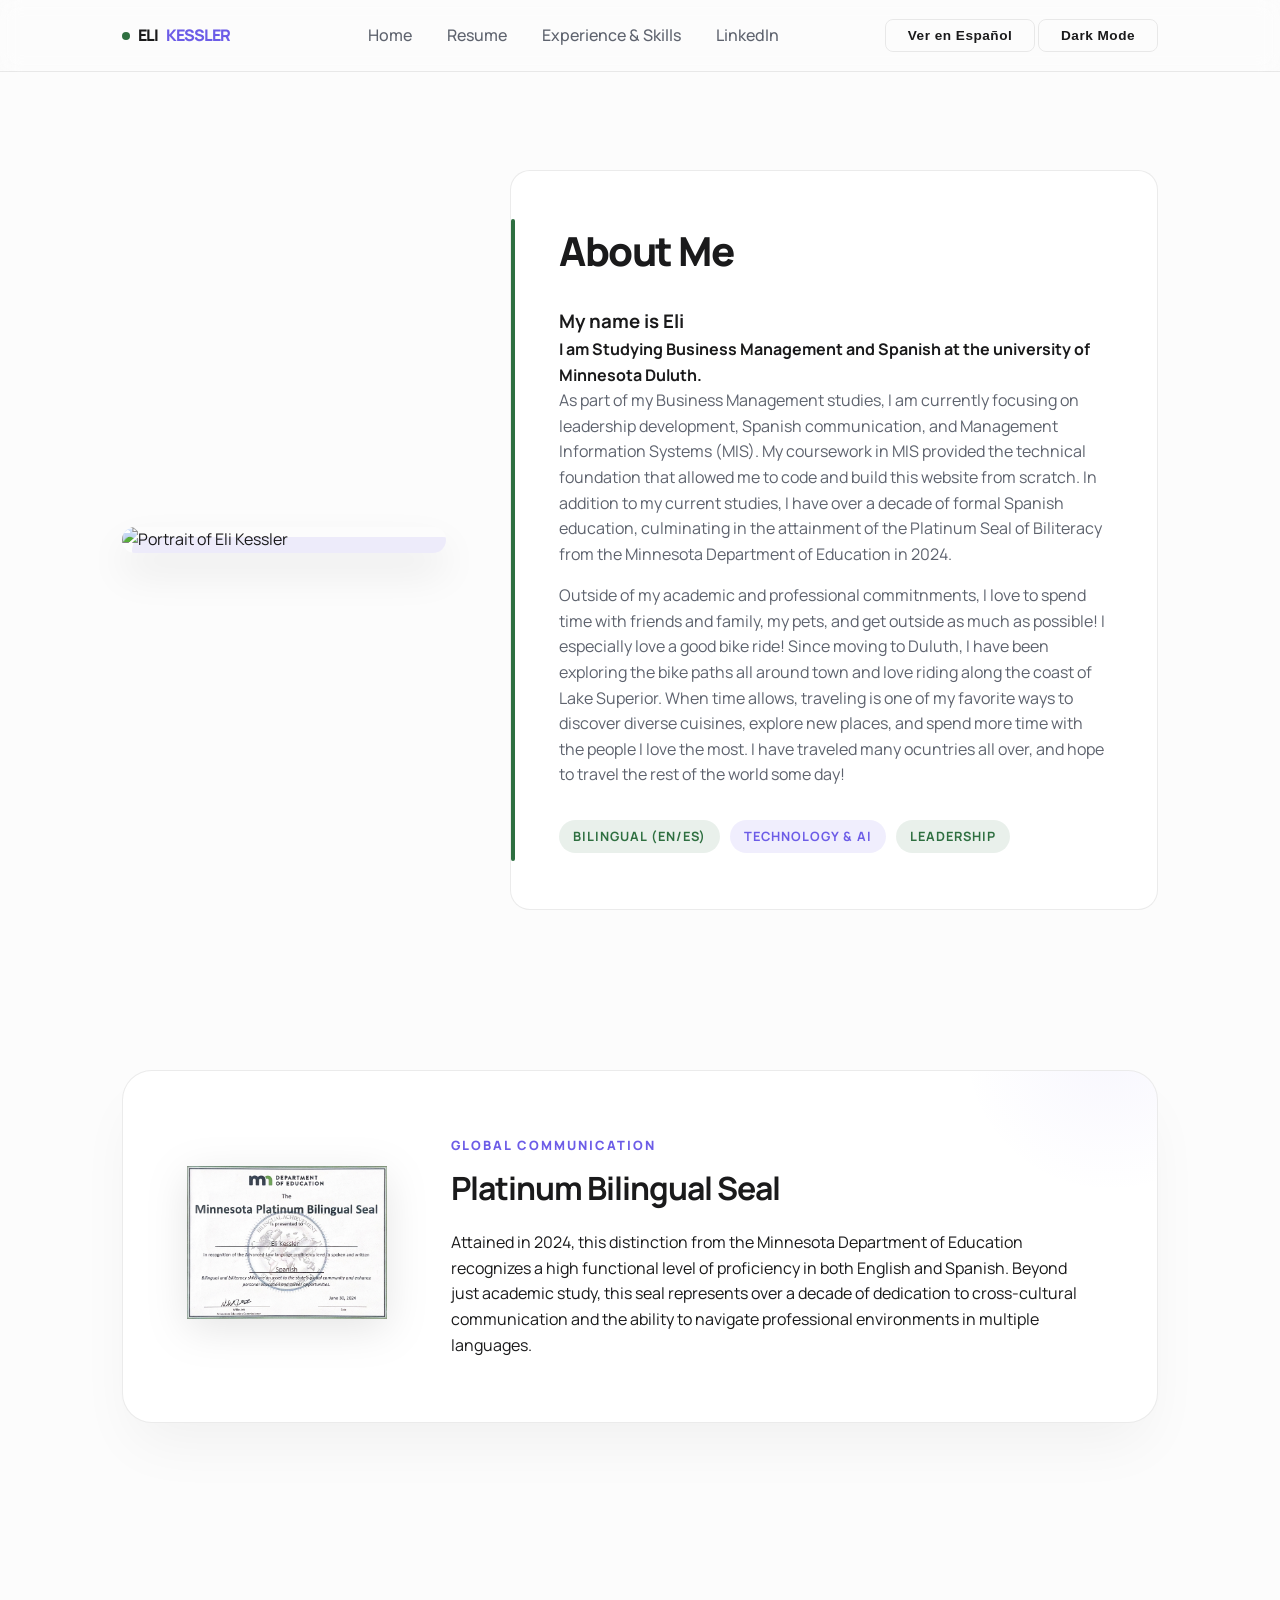
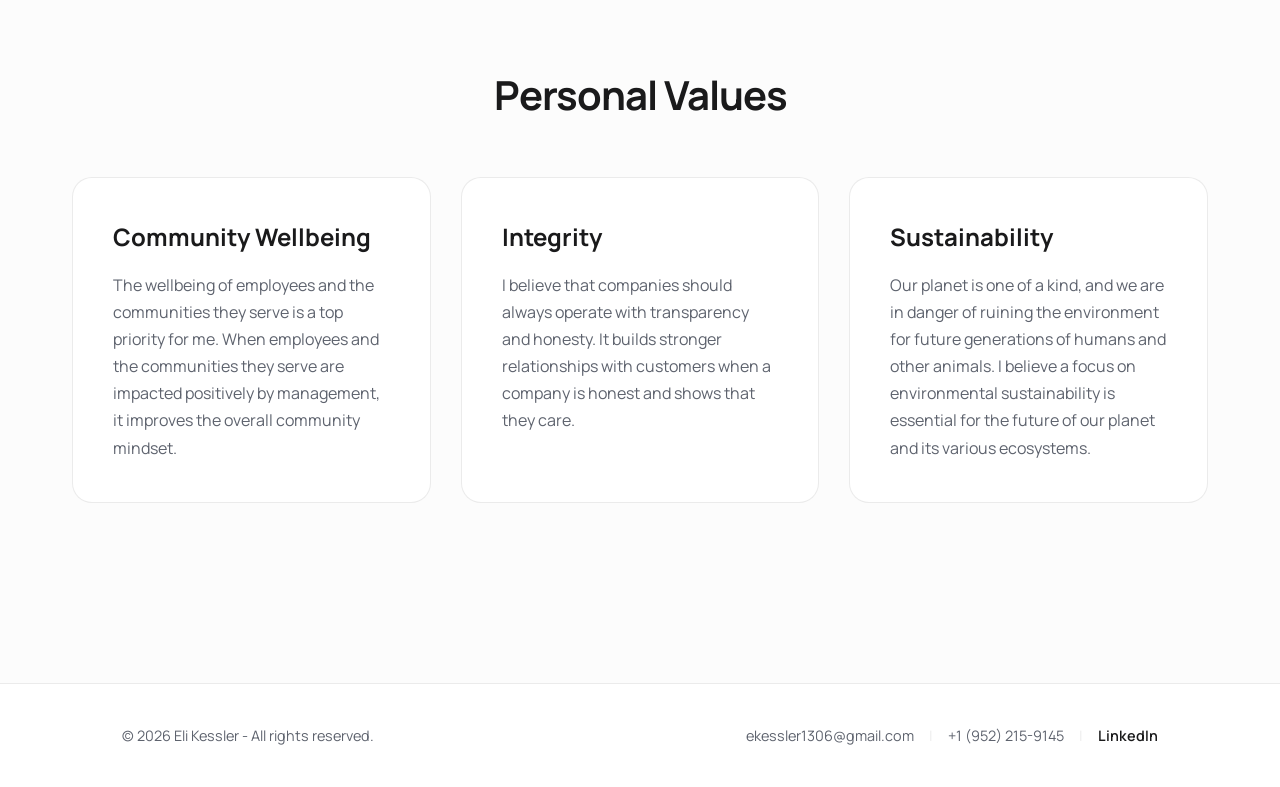
==== index.html @ b719f059 "Update index.html" ====
<!DOCTYPE html>
<html lang="en">
<head>
    <meta charset="UTF-8">
    <meta name="viewport" content="width=device-width, initial-scale=1.0">
    <title>Eli Kessler | Portfolio</title>
    <link rel="stylesheet" href="css/style.css">
    <script>
        (function() {
            const savedTheme = localStorage.getItem('theme') || 'light';
            document.documentElement.setAttribute('data-theme', savedTheme);
        })();
    </script>
</head>
<body>

<header class="main-header">
    <div class="header-container">
        <a href="/" class="logo">
            <span class="logo-dot"></span> ELI<span>KESSLER</span>
        </a>

        <nav class="nav-links">
            <a href="/" data-en="Home" data-es="Inicio">Home</a>
            <a href="resume" data-en="Resume" data-es="Currículum">Resume</a>
            <a href="experience" data-en="Experience & Skills" data-es="Experiencia y Habilidades">Experience & Skills</a>
            <a href="https://linkedin.com/in/kesslere" target="_blank" class="nav-linkedin">LinkedIn</a>
        </nav>

        <button id="menu-toggle" class="settings-btn mobile-only" aria-label="Menu">
            <span id="menu-icon">☰</span>
        </button>

        <div class="page-settings">
            <button id="lang-toggle" class="settings-btn lang-btn">
                <span id="lang-label" data-en="Ver en Español" data-es="View in English">Ver en Español</span>
            </button>
            <button id="theme-toggle" class="settings-btn theme-btn">
                <span id="theme-label" data-en="Dark Mode" data-es="Modo Oscuro">Dark Mode</span>
            </button>
        </div>
    </div>
</header>

<div id="mobile-overlay" class="mobile-overlay">
    <nav class="mobile-nav-links">
        <a href="/" data-en="Home" data-es="Inicio">Home</a>
        <a href="resume" data-en="Resume" data-es="Currículum">Resume</a>
        <a href="experience" data-en="Experience & Skills" data-es="Experiencia y Habilidades">Experience & Skills</a>
        <a href="https://linkedin.com/in/kesslere" target="_blank">LinkedIn</a>
    </nav>
</div>
<main>
   
    <section id="about" class="about-section">
    <div class="about-container">
        <div class="about-image">
            <img src="assets/portrait-vertical.jpg" alt="Portrait of Eli Kessler" class="portrait-img">
            </div>

        <div class="about-text-box">
            <h2 data-en="About Me" data-es="Sobre Mí">About Me</h2>
            <h3 data-en="My name is Eli" data-es="Mi nobre es Eli"> My name is Eli</h3>
            <h4 data-en="I am Studying Business Management and Spanish at the university of Minnesota Duluth." data-es="Estoy estudiendo la gestión y el Español en la Universitad de Minnesota Duluth.">I am Studying Business Management and Spanish at the university of Minnesota Duluth.</h4>
            <div class="about-divider"></div>
            <p data-en="As part of my Business Management studies, I am currently focusing on leadership development, Spanish communication, and Management Information Systems (MIS). My coursework in MIS provided the technical foundation that allowed me to code and build this website from scratch. In addition to my current studies, I have over a decade of formal Spanish education, culminating in the attainment of the Platinum Seal of Biliteracy from the Minnesota Department of Education in 2024." data-es="Como parte de mis estudios en Gestión Empresarial (Business Management), actualmente me enfoco en el desarrollo de liderazgo, la comunicación en español y los Sistemas de Información de Gestión (MIS). Fue a través de mis estudios en MIS donde adquirí las habilidades de programación necesarias para desarrollar este sitio web de manera integral. Además de mis estudios actuales, cuento con más de una década de formación académica en español, habiendo obtenido el Sello de Platino de Alfabetización Bilingüe (Platinum Seal of Biliteracy) otorgado por el Departamento de Educación de Minnesota en 2024.">
            As part of my Business Management studies, I am currently focusing on leadership development, Spanish communication, and Management Information Systems (MIS). My coursework in MIS provided the technical foundation that allowed me to code and build this website from scratch. In addition to my current studies, I have over a decade of formal Spanish education, culminating in the attainment of the Platinum Seal of Biliteracy from the Minnesota Department of Education in 2024.            </p>
            <p data-en="Outside of my academic and professional commitnments, I love to spend time with friends and family, my pets, and get outside as much as possible! I especially love a good bike ride! Since moving to Duluth, I have been exploring the bike paths all around town and love riding along the coast of Lake Superior. When time allows, traveling is one of my favorite ways to discover diverse cuisines, explore new places, and spend more time with the people I love the most. I have traveled many ocuntries all over, and hope to travel the rest of the world some day!" data-es="Fuera de mis compromisos académicos y profesionales, me encanta pasar tiempo con amigos y familiares, con mis mascotas y estar al aire libre tanto como sea posible. ¡Especialmente disfruto de un buen paseo en bicicleta! Desde que me mudé a Duluth, he estado explorando las ciclovías de toda la ciudad y me fascina recorrer la costa del Lago Superior. Cuando el tiempo lo permite, viajar es una de mis formas favoritas de descubrir gastronomías diversas, explorar nuevos lugares y pasar más tiempo con las personas que más quiero. He viajado por muchos países y espero recorrer el resto del mundo algún día.">
                Outside of my academic and professional commitnments, I love to spend time with friends and family, my pets, and get outside as much as possible! I especially love a good bike ride! Since moving to Duluth, I have been exploring the bike paths all around town and love riding along the coast of Lake Superior. When time allows, traveling is one of my favorite ways to discover diverse cuisines, explore new places, and spend more time with the people I love the most. I have traveled many ocuntries all over, and hope to travel the rest of the world some day!
            </p>
            
            <div class="about-tags">
                <span class="tag tag-green" data-en="Bilingual (EN/ES)" data-es="Bilingüe (EN/ES)"> Bilingual</span>
                <span class="tag tag-purple" data-en="Technology & AI" data-es="Tecnología e IA"> Technology & AI </span>
                <span class="tag tag-green" data-en="Leadership" data-es="Liderazgo"> Leadership </span>
            </div>
        </div>
    </div>
</section>
    <section id="achievement" class="achievement-section">
    <div class="achievement-card">
        <div class="achievement-content">
            <div class="badge-wrapper">
                <img src="assets/Seal.jpg" alt="Platinum Seal of Biliteracy" class="seal-image">
            </div>
            
            <div class="achievement-text">
                <h3 class="accent-title" data-en="Global Communication" data-es="Comunicación Global">
                    Global Communication
                </h3>
                <h2 data-en="Platinum Bilingual Seal" data-es="Sello de Platino de Alfabetización Bilingüe">
                    Platinum Bilingual Seal
                </h2>
                <p data-en="Attained in 2024, this distinction from the Minnesota Department of Education recognizes a high functional level of proficiency in both English and Spanish. Beyond just academic study, this seal represents over a decade of dedication to cross-cultural communication and the ability to navigate professional environments in multiple languages." 
                   data-es="Obtenida en 2024, esta distinción del Departamento de Educación de Minnesota reconoce un alto nivel de competencia funcional tanto en inglés como en español. Más allá del estudio académico, este sello representa más de una década de dedicación a la comunicación intercultural y la capacidad de desenvolverse en entornos profesionales en múltiples idiomas">
                    Attained in 2024, this distinction from the Minnesota Department of Education recognizes a high functional level of proficiency in both English and Spanish...
                </p>
            </div>
        </div>
    </div>
</section>
    <section id="values" class="values-section">
    <div class="section-header">
        <h2 data-en="Personal Values" data-es="Valores Personales">Personal Values</h2>
    </div>

    <div class="values-grid">
        <div class="value-card">
            <h3 data-en="Community Wellbeing" data-es="Bienestar Comunitario">Community Wellbeing</h3>
            <p data-en="The wellbeing of employees and the communities they serve is a top priority for me. When employees and the communities they serve are impacted positively by management, it improves the overall community mindset." 
               data-es="El bienestar de los empleados y de las comunidades a las que sirven es una prioridad máxima para mí. Cuando la gestión impacta positivamente en los empleados y sus comunidades, mejora el mentalidad general de la comunidad.">
                The wellbeing of employees and the communities they serve is a top priority for me...
            </p>
        </div>

        <div class="value-card">
            <h3 data-en="Integrity" data-es="Integridad">Integrity</h3>
            <p data-en="I believe that companies should always operate with transparency and honesty. It builds stronger relationships with customers when a company is honest and shows that they care." 
               data-es="Creo que las empresas siempre deben operar con transparencia y honestidad. Cuando una empresa es honesta y demuestra que le importa, construye relaciones más sólidas con los clientes.">
                I believe that companies should always operate with transparency and honesty...
            </p>
        </div>

        <div class="value-card">
            <h3 data-en="Sustainability" data-es="Sostenibilidad">Sustainability</h3>
            <p data-en="Our planet is one of a kind, and we are in danger of ruining the environment for future generations of humans and other animals. I believe a focus on environmental sustainability is essential for the future of our planet and its various ecosystems." 
               data-es="Nuestro planeta es único y estamos en peligro de arruinar el medio ambiente para las futuras generaciones de humanos y otros animales. Creo que un enfoque en la sostenibilidad ambiental es esencial para el futuro de nuestro planeta y sus diversos ecosistemas.">
                Our planet is one of a kind, and we are in danger of ruining the environment...
            </p>
        </div>
    </div>
</section>
</main>
<footer class="main-footer">
    <div class="footer-container">
        <div class="footer-info">
            <p>&copy; 2026 Eli Kessler - <span data-en="All rights reserved." data-es="Todos los derechos reservados.">All rights reserved.</span></p>
        </div>
        <div class="footer-contact">
           <a href="mailto:ekessler1306@gmail.com"> ekessler1306@gmail.com</a>
            <span class="separator">|</span>
            <p>+1 (952) 215-9145</p>
            <span class="separator">|</span>
            <a href="https://linkedin.com/in/kesslere" target="_blank" class="contact-link">
                <span data-en="LinkedIn" data-es="LinkedIn">LinkedIn</span>
            </a>
    </div>
</footer>
<script src="js/script.js"></script>
</body>
</html>
---- css/style.css ----
/* --- FONTS --- */
@font-face {
    font-family: 'Manrope';
    src: url('../fonts/Manrope-VariableFont_wght.ttf') format('truetype-variations');
    font-weight: 200 800;
    font-style: normal;
    font-display: swap;
}

/* --- VARIABLES --- */
:root {
    --bg: #fcfcfc;
    --bg-card: #ffffff;
    --text: #1a1a1b;
    --text-dim: #5e636e;
    --acc-green: #2e6f40;
    --acc-purple: #6c5ce7;
    --border: rgba(0, 0, 0, 0.08);
    --header-bg: rgba(252, 252, 252, 0.85);
}

[data-theme="dark"] {
    --bg: #0d1117;
    --bg-card: #161b22;
    --text: #f0f6fc;
    --text-dim: #8b949e;
    --acc-green: #3fb950;
    --acc-purple: #a29bfe;
    --border: rgba(240, 246, 252, 0.1);
    --header-bg: rgba(13, 17, 23, 0.85);
}

/* --- RESET & BASE --- */
* {
    margin: 0;
    padding: 0;
    box-sizing: border-box;
}

body {
    font-family: 'Manrope', sans-serif;
    background-color: var(--bg);
    color: var(--text);
    line-height: 1.6;
    transition: background 0.3s ease;
    padding-top: 70px; /* Must match the header height exactly */
    margin: 0;
}
/* --- UPDATED HEADER --- */
.main-header {
    position: fixed;
    top: 0;
    left: 0;          /* CRITICAL: Keeps it from shifting on load */
    width: 100%;
    z-index: 9999;    /* CRITICAL: Keeps it above all page content */
    
    /* Use one background style - this one is sleek and dark */
    background-color: var(--bg-main); 
    backdrop-filter: blur(10px);
    border-bottom: 1px solid var(--border);
    
    /* This prevents the "jumping" during the scroll animation */
    transition: transform 0.3s ease-in-out;
}
.logo, .nav-links a {
    color: var(--text);
}
/* Groups your buttons and hamburger together */
.header-settings, 
.mobile-menu-toggle {
    display: flex;
    align-items: center;
    justify-content: center;
}

/* KEEP YOUR EXISTING .header-container AND .logo BELOW THIS */
.header-container {
    max-width: 1100px;
    margin: 0 auto;
    padding: 1.2rem 2rem;
    display: flex;
    justify-content: space-between;
    align-items: center;
}

.logo {
    text-decoration: none;
    color: var(--text);
    font-weight: 800;
    letter-spacing: -1px;
    display: flex;
    align-items: center;
    gap: 8px;
}

.logo span {
    color: var(--acc-purple);
}

.logo-dot {
    height: 8px;
    width: 8px;
    background: var(--acc-green);
    border-radius: 50%;
}

.nav-links a {
    text-decoration: none;
    color: var(--text-dim);
    font-weight: 500;
    margin-left: 2rem;
    transition: 0.2s;
}

.nav-links a:hover {
    color: var(--acc-green);
}

/* --- HERO SECTION --- */
.hero {
    height: 100vh;
    display: flex;
    align-items: center;
    justify-content: center;
    padding: 0 2rem;
    text-align: center;
}

.hero h1 {
    font-size: clamp(2.5rem, 8vw, 4.5rem);
    font-weight: 800;
    letter-spacing: -3px;
    margin-bottom: 1.5rem;
    line-height: 1.1;
}

.hero p {
    max-width: 600px;
    margin: 0 auto 2.5rem auto;
    color: var(--text-dim);
    font-size: 1.2rem;
}

/* --- BUTTONS --- */
.btn {
    padding: 0.8rem 1.8rem;
    border-radius: 12px;
    text-decoration: none;
    font-weight: 600;
    transition: 0.3s;
    display: inline-block;
    margin: 0 0.5rem;
}

.btn-primary {
    background: var(--acc-purple);
    color: white;
}

.btn-primary:hover {
    transform: translateY(-3px);
    box-shadow: 0 10px 20px rgba(108, 92, 231, 0.2);
}

.btn-secondary {
    border: 1px solid var(--border);
    color: var(--text);
}

.btn-secondary:hover {
    background: var(--border);
}

/* --- SETTINGS BTNS --- */
.settings-btn {
    min-width: 140px;
    font-size: 0.85rem;
    font-weight: 600;
    letter-spacing: 0.5px;
    padding: 8px 16px;
    border-radius: 8px;
    border: 1px solid var(--border);
    background: transparent;
    color: var(--text);
    cursor: pointer;
    transition: all 0.3s ease;
}

.settings-btn:hover {
    background: var(--acc-purple);
    color: white;
    border-color: var(--acc-purple);
}

.lang-btn {
    min-width: 150px;
    padding: 8px 16px;
    font-size: 0.85rem;
    font-weight: 600;
    display: inline-flex;
    align-items: center;
    justify-content: center;
    border: 1px solid var(--border);
    border-radius: 8px;
    background: transparent;
    color: var(--text);
    transition: all 0.3s ease;
}

.lang-btn:hover {
    background: var(--acc-purple);
    color: white;
    border-color: var(--acc-purple);
}

.theme-btn {
    min-width: 120px;
}

@media (max-width: 768px) {
    .page-settings {
        display: flex;
        gap: 8px;
    }
    .settings-btn {
        min-width: auto;
        padding: 6px 10px;
        font-size: 0.75rem;
    }
}
@media (max-width: 768px) {
    /* Your settings container (theme/lang toggles) */
    .header-settings {
        order: 1; /* Appears first */
    }

    /* Your hamburger button */
    .mobile-menu-toggle {
        order: 2; /* Appears after the settings */
        margin-left: 15px; /* Adds a little gap between the icons */
    }
}
@media (max-width: 400px) {
    .lang-btn {
        min-width: auto;
        padding: 8px 10px;
    }
    #lang-label {
        font-size: 0.75rem;
    }
}

/* --- MOBILE OPTIMIZATION --- */
@media (max-width: 768px) {
    .header-container {
        padding: 1rem;
    }

    .nav-links {
        display: none;
    }

    .hero h1 {
        font-size: 2.8rem;
        letter-spacing: -1.5px;
    }

    .hero-btns {
        display: flex;
        flex-direction: column;
        gap: 1rem;
    }

    .btn {
        margin: 0;
        width: 100%;
    }
}

/* --- INTERACTION STATES --- */
body {
    animation: fadeIn 0.8s ease-out;
}

@keyframes fadeIn {
    from {
        opacity: 0;
        transform: translateY(10px);
    }
    to {
        opacity: 1;
        transform: translateY(0);
    }
}

.nav-links a {
    position: relative;
}

.nav-links a::after {
    content: '';
    position: absolute;
    width: 0;
    height: 2px;
    bottom: -4px;
    left: 0;
    background-color: var(--acc-green);
    transition: width 0.3s ease;
}

.nav-links a:hover::after {
    width: 100%;
}

/* Scrollbar styling */
::-webkit-scrollbar {
    width: 8px;
}

::-webkit-scrollbar-track {
    background: var(--bg);
}

::-webkit-scrollbar-thumb {
    background: var(--border);
    border-radius: 10px;
}

::-webkit-scrollbar-thumb:hover {
    background: var(--text-dim);
}

/* --- FOOTER --- */
.main-footer {
    margin-top: 100px;
    padding: 40px 0;
    background: var(--bg-card);
    border-top: 1px solid var(--border);
    color: var(--text-dim);
    font-size: 0.9rem;
}

.footer-container {
    max-width: 1100px;
    margin: 0 auto;
    padding: 0 2rem;
    display: flex;
    justify-content: space-between;
    align-items: center;
}

.footer-contact {
    display: flex;
    gap: 15px;
    align-items: center;
}

.contact-link {
    text-decoration: none;
    color: var(--text);
    font-weight: 600;
    transition: all 0.3s ease;
    display: inline-flex;
    align-items: center;
    gap: 4px;
}

.contact-link:hover {
    color: var(--acc-purple);
    transform: translateY(-2px);
}

.contact-link:active {
    color: var(--acc-green);
}

.separator {
    color: var(--border);
    user-select: none;
}

@media (max-width: 768px) {
    .footer-container {
        flex-direction: column;
        gap: 20px;
        text-align: center;
    }
}

.nav-linkedin {
    text-decoration: none;
    color: var(--text-dim);
    font-weight: 500;
    margin-left: 2rem;
    transition: var(--transition);
    position: relative;
}

.nav-links .nav-linkedin:hover {
    color: var(--acc-purple);
}

.nav-linkedin::after {
    content: '';
    position: absolute;
    width: 0;
    height: 2px;
    bottom: -4px;
    left: 0;
    background-color: var(--acc-purple);
    transition: width 0.3s ease;
}

.nav-linkedin:hover::after {
    width: 100%;
}

/* --- ABOUT SECTION --- */
.about-section {
    padding: 100px 2rem;
    max-width: 1100px;
    margin: 0 auto;
}

.about-container {
    display: grid;
    grid-template-columns: 1fr 2fr;
    gap: 4rem;
    align-items: center;
}

.about-image {
    position: relative;
    border-radius: 20px;
    overflow: hidden;
    box-shadow: 0 20px 40px rgba(0,0,0,0.08);
    transition: 0.3s ease;
}

.about-image::before {
    content: '';
    position: absolute;
    top: 10px;
    left: 10px;
    right: -10px;
    bottom: -10px;
    background: var(--acc-purple);
    border-radius: 20px;
    z-index: -1;
    opacity: 0.1;
    transition: 0.3s;
}

.about-image:hover {
    transform: translateY(-5px);
}

.about-image:hover::before {
    transform: translate(5px, 5px);
    opacity: 0.2;
}

.portrait-img {
    width: 100%;
    height: auto;
    object-fit: cover;
    display: block;
}

.about-text-box {
    background: var(--bg-card);
    padding: 3rem;
    border-radius: 20px;
    border: 1px solid var(--border);
    position: relative;
}

.about-text-box::after {
    content: '';
    position: absolute;
    left: 0;
    top: 3rem;
    bottom: 3rem;
    width: 4px;
    background-color: var(--acc-green);
    border-radius: 4px;
}

.about-text-box h2 {
    font-size: 2.5rem;
    font-weight: 800;
    margin-bottom: 1.5rem;
    color: var(--text);
    letter-spacing: -1.5px;
}

.about-text-box p {
    color: var(--text-dim);
    margin-bottom: 1rem;
    font-weight: 400;
}

.about-tags {
    margin-top: 2rem;
    display: flex;
    gap: 10px;
    flex-wrap: wrap;
}

.tag {
    padding: 6px 14px;
    border-radius: 20px;
    font-size: 0.8rem;
    font-weight: 700;
    text-transform: uppercase;
    letter-spacing: 1px;
    display: inline-block;
    white-space: nowrap;
    margin-bottom: 8px;
}

.tag-green {
    background: rgba(46, 111, 64, 0.1);
    color: var(--acc-green);
}

.tag-purple {
    background: rgba(108, 92, 231, 0.1);
    color: var(--acc-purple);
}

@media (max-width: 768px) {
    .about-container {
        grid-template-columns: 1fr;
        gap: 2rem;
    }

    .about-image {
        max-width: 300px;
        margin: 0 auto;
    }

    .about-text-box {
        padding: 2rem;
    }

    .about-text-box::after {
        left: 2rem;
        top: 0;
        right: 2rem;
        bottom: auto;
        width: auto;
        height: 3px;
    }
}

/* --- GLOBAL LINK RESET --- */
a {
    text-decoration: none;
    color: inherit;
}

/* --- HIDE MOBILE ELEMENTS ON DESKTOP --- */
#menu-toggle,
.mobile-only,
.mobile-overlay {
    display: none !important;
}

/* --- MOBILE STYLES --- */
@media (max-width: 768px) {
    .nav-links {
        display: none !important;
    }

    #menu-toggle,
    .mobile-only {
        display: flex !important;
        align-items: center;
        justify-content: center;
    }

    .mobile-overlay {
        display: flex !important;
        position: fixed;
        top: -100%;
        left: 0;
        width: 100%;
        height: 100vh;
        background: var(--bg);
        z-index: 90;
        transition: top 0.4s cubic-bezier(0.4, 0, 0.2, 1);
        align-items: center;
        justify-content: center;
    }

    .mobile-overlay.active {
        top: 0;
    }

    .mobile-nav-links {
        display: flex;
        flex-direction: column;
        gap: 2rem;
        text-align: center;
    }

    .mobile-nav-links a {
        color: var(--text);
        font-size: 1.5rem;
        font-weight: 700;
        transition: color 0.3s ease;
    }

    .mobile-nav-links a:hover {
        color: var(--acc-purple);
    }
}

/* --- ACHIEVEMENT SPOTLIGHT --- */
.achievement-section {
    padding: 60px 2rem;
    max-width: 1100px;
    margin: 0 auto 100px auto;
}

.achievement-card {
    background: var(--bg-card);
    border: 1px solid var(--border);
    border-radius: 30px;
    padding: 4rem;
    position: relative;
    overflow: hidden;
    box-shadow: 0 30px 60px -12px rgba(0, 0, 0, 0.05);
}

.achievement-card::before {
    content: '';
    position: absolute;
    top: -50%;
    right: -10%;
    width: 300px;
    height: 300px;
    background: radial-gradient(circle, rgba(108, 92, 231, 0.05) 0%, rgba(0,0,0,0) 70%);
    z-index: 0;
}

.achievement-content {
    display: flex;
    align-items: center;
    gap: 4rem;
    position: relative;
    z-index: 1;
}

.badge-wrapper {
    flex: 0 0 200px;
    text-align: center;
}

.seal-image {
    width: 100%;
    height: auto;
    filter: drop-shadow(0 10px 20px rgba(0,0,0,0.1));
    transition: transform 0.5s cubic-bezier(0.175, 0.885, 0.32, 1.275);
}

.seal-image:hover {
    transform: scale(1.1) rotate(5deg);
}

.achievement-text h2 {
    font-size: 2rem;
    margin-bottom: 1rem;
    letter-spacing: -1px;
}

.accent-title {
    color: var(--acc-purple);
    text-transform: uppercase;
    font-size: 0.8rem;
    font-weight: 800;
    letter-spacing: 2px;
    margin-bottom: 0.5rem;
}

@media (max-width: 768px) {
    .achievement-card {
        padding: 2.5rem 1.5rem;
    }

    .achievement-content {
        flex-direction: column;
        gap: 2rem;
        text-align: center;
    }

    .badge-wrapper {
        flex: 0 0 150px;
    }
}

/* --- RESUME PAGE --- */
.resume-page {
    max-width: 900px;
    margin: 120px auto 100px auto;
    padding: 0 2rem;
}

.download-container {
    display: flex;
    gap: 20px;
    margin-bottom: 80px;
    justify-content: center;
}

.download-btn {
    display: flex;
    align-items: center;
    gap: 15px;
    padding: 15px 25px;
    background: var(--bg-card);
    border: 1px solid var(--border);
    border-radius: 12px;
    text-decoration: none;
    transition: all 0.3s ease;
    min-width: 220px;
}

.download-btn:hover {
    border-color: var(--acc-purple);
    transform: translateY(-3px);
    box-shadow: 0 10px 20px rgba(0,0,0,0.05);
}

.btn-icon {
    font-size: 1.5rem;
    color: var(--acc-purple);
}

.btn-text {
    display: flex;
    flex-direction: column;
}

.btn-text small {
    font-size: 0.7rem;
    text-transform: uppercase;
    color: var(--text-dim);
}

.btn-text strong {
    color: var(--text);
    font-size: 1rem;
}

.resume-group {
    margin-bottom: 60px;
}

.section-title {
    font-size: 0.8rem;
    text-transform: uppercase;
    letter-spacing: 2px;
    color: var(--acc-green);
    margin-bottom: 30px;
    border-bottom: 1px solid var(--border);
    padding-bottom: 10px;
    margin-top: 60px;
}

.resume-item {
    margin-bottom: 40px;
}

.item-header {
    display: flex;
    justify-content: space-between;
    align-items: baseline;
    margin-bottom: 5px;
}

.item-header h3 {
    font-size: 1.3rem;
    color: var(--text);
}

.date {
    font-size: 0.9rem;
    color: var(--text-dim);
    font-weight: 500;
}

.subtitle {
    color: var(--acc-purple);
    font-weight: 600;
    margin-bottom: 10px;
}

.resume-list {
    padding-left: 20px;
    color: var(--text-dim);
    line-height: 1.6;
}

.resume-list li {
    margin-bottom: 8px;
}

@media (max-width: 600px) {
    .download-container {
        flex-direction: column;
    }

    .item-header {
        flex-direction: column;
        gap: 5px;
    }
}

.skills-awards-grid {
    display: grid;
    grid-template-columns: 1.2fr 0.8fr;
    gap: 4rem;
}

.skills-cloud {
    display: flex;
    flex-wrap: wrap;
    gap: 10px;
}

@media (max-width: 768px) {
    .skills-awards-grid {
        grid-template-columns: 1fr;
        gap: 2rem;
    }
}

/* --- EXPERIENCE PAGE STYLES --- */
.experience-page {
    margin-top: 180px;
    padding: 0 2rem;
    max-width: 1100px;
    margin-left: auto;
    margin-right: auto;
    min-height: calc(100vh - 300px);
    display: flex;
    flex-direction: column;
}

.experience-intro {
    text-align: center;
    margin-bottom: 80px;
}

.experience-intro h1 {
    font-size: 3.5rem;
    font-weight: 800;
    letter-spacing: -2px;
    margin-bottom: 1.5rem;
    color: var(--text);
}

.intro-description {
    max-width: 700px;
    margin: 0 auto;
    font-size: 1.1rem;
    line-height: 1.8;
    color: var(--text-dim);
}

.project-grid {
    display: grid;
    grid-template-columns: repeat(auto-fill, minmax(350px, 1fr));
    gap: 30px;
}

@media (max-width: 768px) {
    .experience-intro h1 {
        font-size: 2.5rem;
    }

    .project-grid {
        grid-template-columns: 1fr;
    }
}

/* --- VALUES SECTION --- */
.values-section {
    padding: 80px 2rem;
    max-width: 1200px;
    margin: 0 auto;
}

.section-header {
    text-align: center;
    margin-bottom: 50px;
}

.section-header h2 {
    font-size: 2.5rem;
    letter-spacing: -1px;
}

.values-grid {
    display: grid;
    grid-template-columns: repeat(3, 1fr);
    gap: 30px;
}

.value-card {
    background: var(--bg-card);
    padding: 40px;
    border-radius: 20px;
    border: 1px solid var(--border);
    transition: transform 0.3s ease, border-color 0.3s ease;
}

.value-card:hover {
    transform: translateY(-5px);
    border-color: var(--acc-purple);
}

.value-icon {
    font-size: 2.5rem;
    margin-bottom: 20px;
}

.value-card h3 {
    font-size: 1.5rem;
    margin-bottom: 15px;
    color: var(--text);
}

.value-card p {
    font-size: 1rem;
    line-height: 1.7;
    color: var(--text-dim);
}

@media (max-width: 900px) {
    .values-grid {
        grid-template-columns: 1fr;
    }
}

/* --- FIX: HEADER OVERLAP & DARK MODE BUTTONS --- */
[data-theme="dark"] .settings-btn {
    color: var(--text);
    border-color: var(--border);
}

[data-theme="dark"] .settings-btn:hover {
    color: #ffffff;
    background: var(--acc-purple);
    border-color: var(--acc-purple);
}
/* --- CLEANED MUSIC SECTION --- */
.music-section {
    max-width: 1100px; 
    margin: 80px 0;
    padding: 0 2rem;
    text-align: left;
}

.music-experience {
    max-width: 850px;
    margin-left: 0;
    /* This is your rhythm line */
    border-left: 2px solid var(--border); 
    padding-left: 30px; /* Space between the line and your text */
    position: relative;
}

.music-item {
    position: relative;
    margin-bottom: 60px;
}

/* THE DOT: Placed relative to the .music-item */
.music-item::before {
    content: '';
    position: absolute;
    /* CALCULATION: 
       The line is at the very edge of the parent. 
       padding-left is 30px. 
       We move the dot left 30px to hit the line, 
       then -1px more to center a 12px dot on a 2px line. */
    left: -37px; 
    top: 8px;
    height: 12px;
    width: 12px;
    background: var(--acc-purple);
    border-radius: 50%;
    z-index: 5;
    transition: transform 0.3s ease, background-color 0.3s ease;
}

/* Hover Effect */
.music-item:hover::before {
    transform: scale(1.4);
    background-color: var(--acc-green);
}

.music-header h3 {
    font-size: 1.5rem;
    font-weight: 700;
    margin-bottom: 8px;
}

.music-content p {
    color: var(--text-dim);
    font-size: 1.05rem;
    line-height: 1.8;
}
.music-divider {
    height: 6px;
    width: 100%;
    max-width: 600px; /* Limits width so it doesn't span the whole screen */
    margin: 30px 0 50px 0; /* Creates nice spacing above and below */
    background: linear-gradient(to right, var(--acc-purple), rgba(168, 85, 247, 0.1), transparent);
    border: none;
}
/* --- LANGUAGE SECTION --- */
.language-section {
    max-width: 1100px;
    margin-bottom: 80px;
    margin-left: 0;
    padding: 0 2rem;
    text-align: left;
}

.language-grid {
    display: grid;
    grid-template-columns: 1fr 1fr;
    gap: 40px;
    margin-top: 30px;
    max-width: 900px;
}

.lang-item {
    display: flex;
    flex-direction: column;
    gap: 10px;
}

.lang-info {
    display: flex;
    justify-content: space-between;
}

.lang-name {
    font-size: 1.2rem;
    font-weight: 700;
    color: var(--text);
}

.lang-level {
    font-size: 0.85rem;
    font-weight: 600;
    color: var(--acc-purple);
    text-transform: uppercase;
}

.progress-bar {
    width: 100%;
    height: 8px;
    background: var(--border);
    border-radius: 4px;
    overflow: hidden;
}

.progress-fill {
    height: 100%;
    background: linear-gradient(90deg, var(--acc-purple), var(--acc-green));
    border-radius: 4px;
    width: 0%; /* Start at zero for the animation */
    transition: width 1.5s cubic-bezier(0.22, 1, 0.36, 1); /* Smooth "out-speeding" effect */
}

/* Narrative & Tags */
.lang-narrative {
    margin-top: 40px;
    max-width: 800px;
}

.lang-narrative p {
    color: var(--text-dim);
    line-height: 1.8;
    font-size: 1.1rem;
    margin-bottom: 25px;
}

.lang-highlights {
    display: flex;
    gap: 12px;
    flex-wrap: wrap;
}

.highlight-tag {
    background: var(--bg-card);
    border: 1px solid var(--border);
    padding: 6px 14px;
    border-radius: 8px;
    font-size: 0.85rem;
    font-weight: 600;
    color: var(--text);
}
/* --- LEADERSHIP SECTION --- */
.leadership-section {
    max-width: 1100px;
    margin-bottom: 80px;
    margin-left: 0;
    padding: 0 2rem;
    text-align: left;
}

.leadership-summary {
    max-width: 800px;
    margin-bottom: 40px;
}

.leadership-summary p {
    color: var(--text-dim);
    line-height: 1.8;
    font-size: 1.1rem;
}

/* Grid for specific examples */
.leadership-grid {
    display: grid;
    grid-template-columns: repeat(auto-fit, minmax(300px, 1fr));
    gap: 25px;
    max-width: 1000px;
}

.lead-card {
    background: var(--bg-card);
    border: 1px solid var(--border);
    padding: 25px;
    border-radius: 16px;
    display: flex;
    gap: 20px;
    transition: all 0.3s ease;
}

.lead-card:hover {
    border-color: var(--acc-purple);
    transform: translateY(-5px);
    box-shadow: 0 10px 30px rgba(0,0,0,0.05);
}

.lead-icon {
    color: var(--acc-green);
    font-size: 1.2rem;
    padding-top: 2px;
}

.lead-text h3 {
    font-size: 1.1rem;
    font-weight: 700;
    color: var(--text);
    margin-bottom: 8px;
}

.lead-text p {
    font-size: 0.95rem;
    color: var(--text-dim);
    line-height: 1.6;
}

/* Mobile adjustments */
@media (max-width: 600px) {
    .leadership-grid {
        grid-template-columns: 1fr;
    }
}
/* --- TECH & BADGE GALLERY --- */
.tech-section {
    max-width: 1100px;
    margin-bottom: 120px;
    margin-left: 0;
    padding: 0 2rem;
    text-align: left;
}

.tech-summary { max-width: 800px; margin-bottom: 60px; }

.tech-skills-grid {
    display: flex;
    flex-wrap: wrap;
    gap: 12px;
    margin-top: 20px;
}

.tech-tag {
    padding: 8px 16px;
    background: var(--bg-card);
    border: 1px solid var(--border);
    border-radius: 8px;
    font-size: 0.9rem;
    font-weight: 600;
}

/* Slider Logic */
.badge-gallery-container {
    position: relative;
    max-width: 900px;
    height: 400px;
    display: flex;
    align-items: center;
    justify-content: center;
    perspective: 1000px;
}

.badge-slider {
    position: relative;
    width: 100%;
    height: 100%;
    display: flex;
    align-items: center;
    justify-content: center;
}

/* 1. The Container: This defines the "frame" for the badge */
.badge-visual {
    width: 140px;  /* Control the size of the badge here */
    height: 140px;
    margin: 0 auto 20px;
    display: flex;
    align-items: center;
    justify-content: center;
    overflow: hidden; /* Prevents anything from "bleeding" out */
}

/* 2. The Image: This tells the image to obey the container */
.badge-img {
    max-width: 100%;  /* Never wider than the badge-visual div */
    max-height: 100%; /* Never taller than the badge-visual div */
    width: auto;      /* Maintains original aspect ratio */
    height: auto;     /* Maintains original aspect ratio */
    object-fit: contain; /* Ensures the whole badge is visible without cropping */
    display: block;
}

/* 3. The Badge Card: Ensures the card itself doesn't grow with the image */
.badge-item {
    position: absolute;
    width: 320px; /* Fixed width for the card */
    max-height: 400px; /* Fixed height for the card */
    background: var(--bg-card);
    border: 1px solid var(--border);
    padding: 30px;
    border-radius: 24px;
    text-align: center;
    transition: all 0.5s cubic-bezier(0.4, 0, 0.2, 1);
    opacity: 0;
    pointer-events: none;
    overflow: hidden; /* Safety net to prevent text/image bleed */
}

/* 3D Positions */
.badge-item.active {
    opacity: 1;
    z-index: 10;
    transform: translateZ(0) scale(1);
    pointer-events: auto;
}

/* Explicitly define the previous position to be visible */
.badge-item.prev {
    opacity: 0.4;
    z-index: 5;
    transform: translateX(-100%) scale(0.8) rotateY(20deg);
    pointer-events: auto; /* Allows it to be seen/interacted with */
}

.badge-item.next {
    opacity: 0.4;
    z-index: 5;
    transform: translateX(100%) scale(0.8) rotateY(-20deg);
}

.badge-visual {
    font-size: 4rem;
    color: var(--acc-purple);
    margin-bottom: 15px;
}

.badge-year {
    display: block;
    font-size: 0.8rem;
    color: var(--acc-green);
    font-weight: 800;
    margin-bottom: 10px;
}

.slider-controls {
    position: absolute;
    bottom: -60px;
    display: flex;
    gap: 20px;
}

.slider-btn {
    background: var(--bg-card);
    border: 1px solid var(--border);
    color: var(--text);
    width: 45px;
    height: 45px;
    border-radius: 50%;
    cursor: pointer;
    transition: 0.3s;
}

.slider-btn:hover { background: var(--acc-purple); color: white; border-color: var(--acc-purple); }
/* --- TECH PROFICIENCY LIST --- */
.tech-section {
    max-width: 1100px;
    margin-bottom: 100px;
    margin-left: 0;
    padding: 0 2rem;
    text-align: left;
}

.tech-list-container {
    display: grid;
    grid-template-columns: 1fr 1fr; /* Two columns on desktop for a "Grid-List" feel */
    gap: 40px;
    margin-top: 30px;
}

.tech-item {
    display: flex;
    gap: 15px;
    position: relative;
    padding: 20px;
    background: var(--bg-card);
    border-radius: 12px;
    border: 1px solid transparent; /* Subtle hover transition prep */
    transition: all 0.3s ease;
}

.tech-item:hover {
    border-color: var(--border);
    transform: translateX(5px);
}

/* The "Bracket" Accent - unique compared to the music dots */
.tech-accent {
    width: 4px;
    height: 40px;
    background: var(--acc-green); /* Tech uses the green accent color */
    border-radius: 4px;
    flex-shrink: 0;
}

.tech-details h3 {
    font-size: 1.2rem;
    font-weight: 700;
    color: var(--text);
    margin-bottom: 6px;
    letter-spacing: -0.5px;
}

.tech-details p {
    color: var(--text-dim);
    font-size: 0.95rem;
    line-height: 1.6;
    max-width: 400px;
}

/* Mobile: Stack into a single column */
@media (max-width: 768px) {
    .tech-list-container {
        grid-template-columns: 1fr;
        gap: 20px;
    }
}
.gallery-wrapper {
    margin-top: 60px; /* Adjust this number to get the perfect gap */
}
/* Elements start slightly lower and invisible */
.reveal {
    opacity: 0;
    transform: translateY(30px);
    transition: all 0.8s ease-out;
}

/* This class gets added by JavaScript when the user scrolls to it */
.reveal.active {
    opacity: 1;
    transform: translateY(0);
}
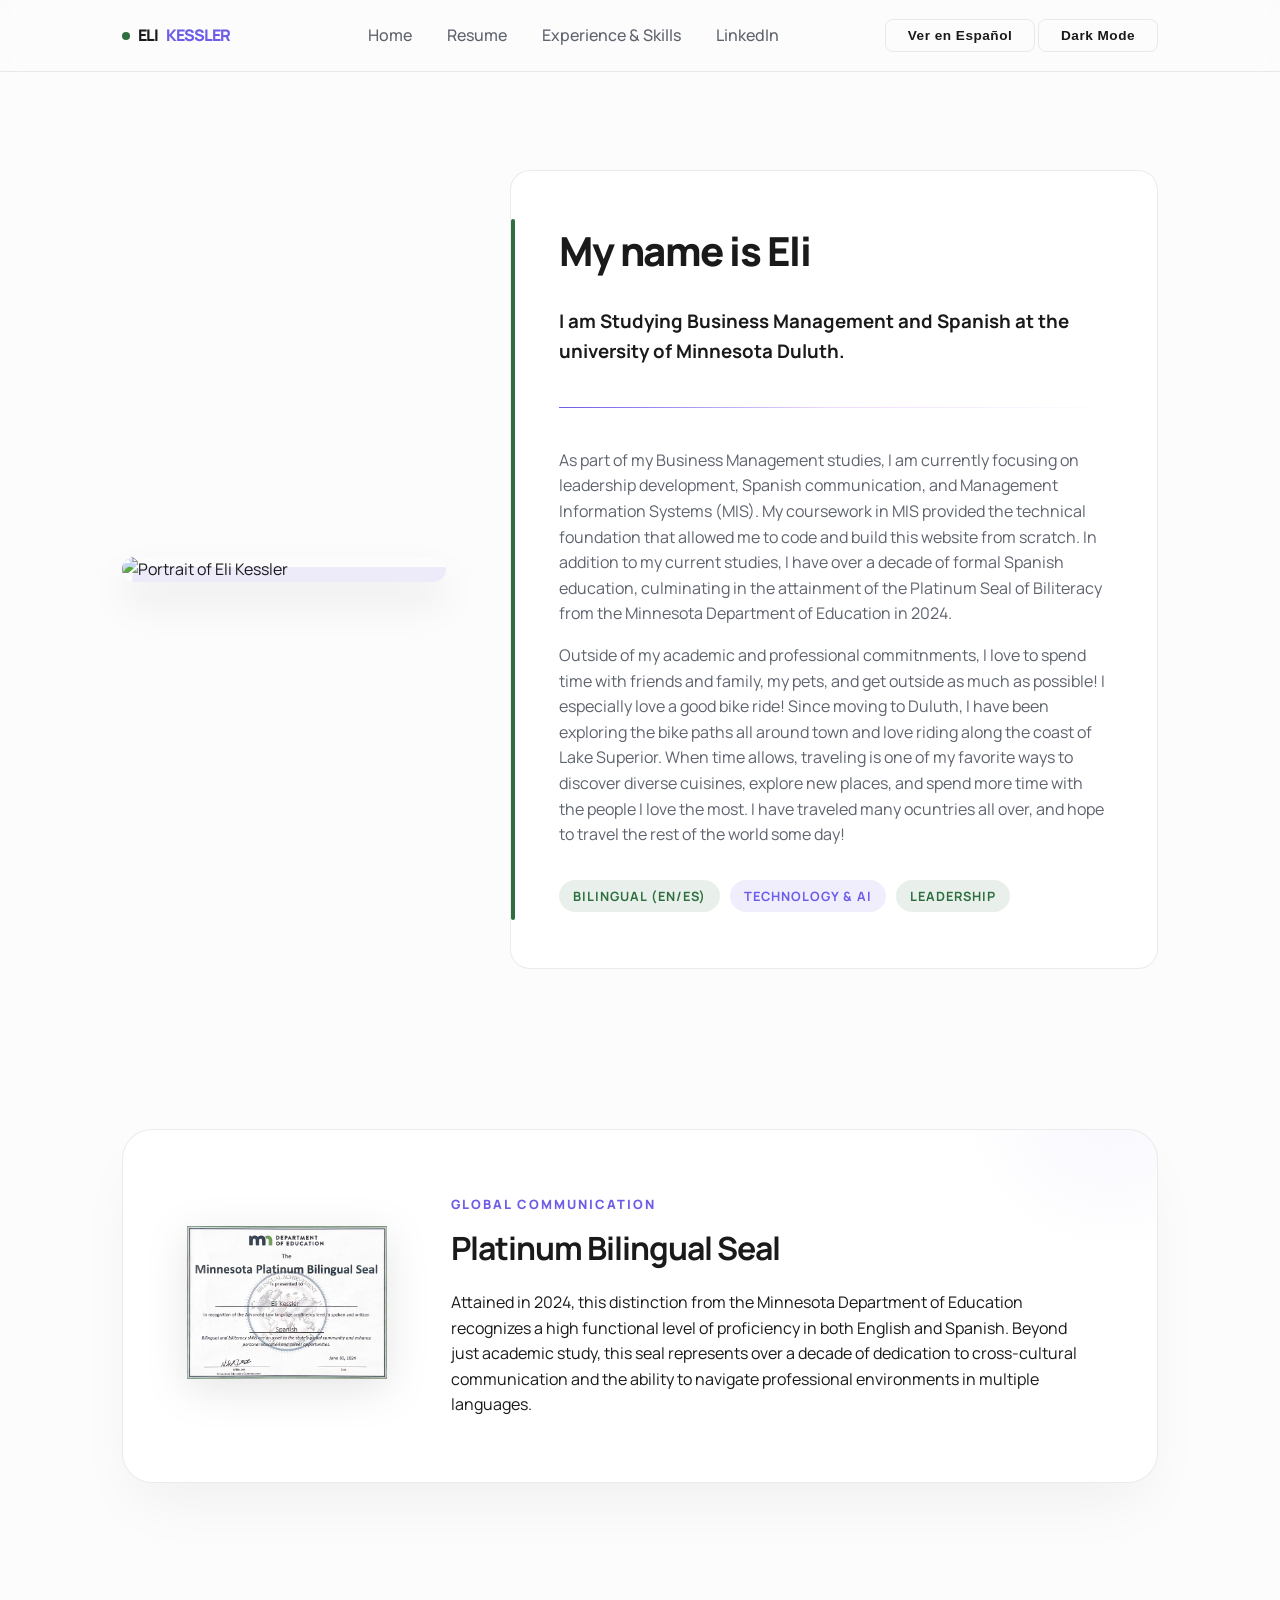
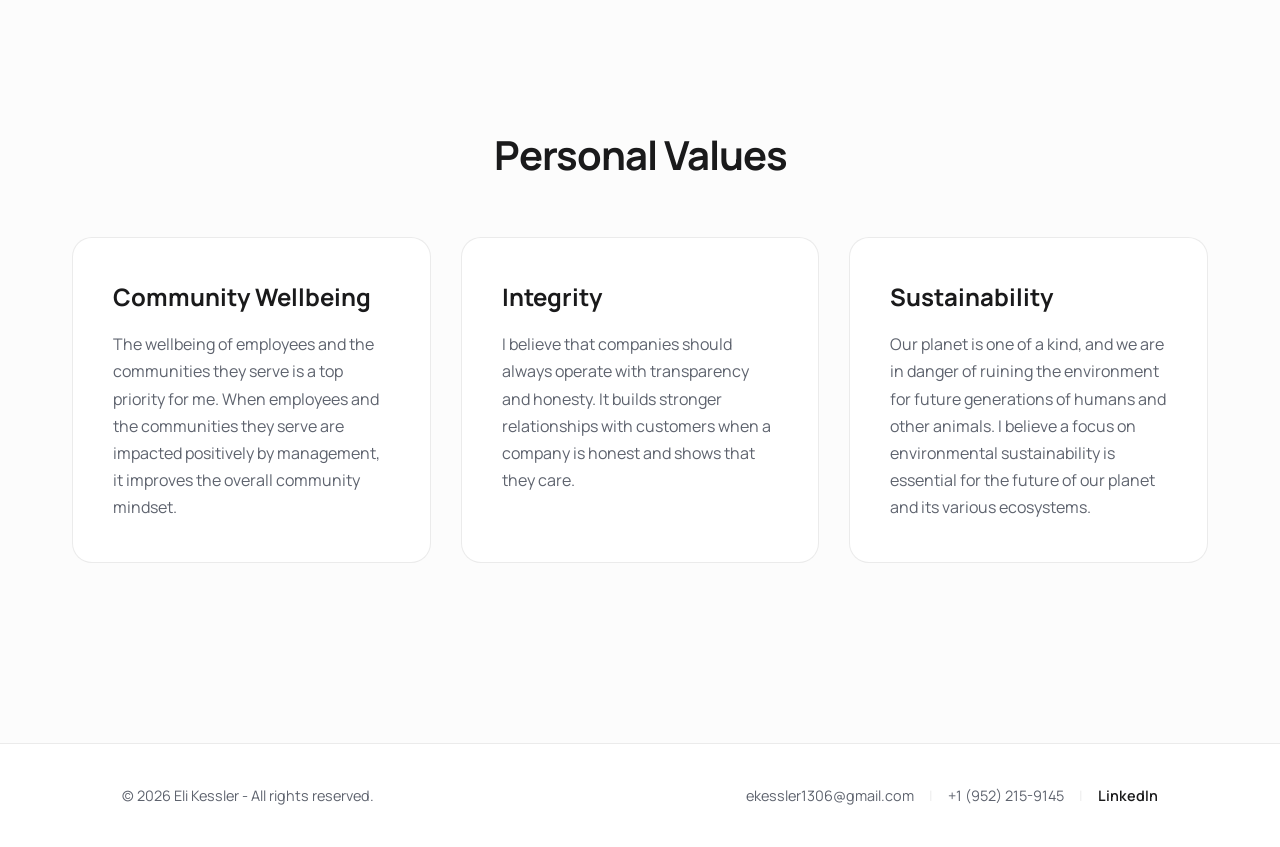
==== commit d442074f: "Update index.html" ====
--- a/index.html
+++ b/index.html
@@ -59,9 +59,8 @@
             </div>
 
         <div class="about-text-box">
-            <h2 data-en="About Me" data-es="Sobre Mí">About Me</h2>
-            <h3 data-en="My name is Eli" data-es="Mi nobre es Eli"> My name is Eli</h3>
-            <h4 data-en="I am Studying Business Management and Spanish at the university of Minnesota Duluth." data-es="Estoy estudiendo la gestión y el Español en la Universitad de Minnesota Duluth.">I am Studying Business Management and Spanish at the university of Minnesota Duluth.</h4>
+            <h2 data-en="My name is Eli" data-es="Mi nobre es Eli"> My name is Eli</h2>
+            <h3 data-en="I am Studying Business Management and Spanish at the university of Minnesota Duluth." data-es="Estoy estudiendo la gestión y el Español en la Universitad de Minnesota Duluth.">I am Studying Business Management and Spanish at the university of Minnesota Duluth.</h3>
             <div class="about-divider"></div>
             <p data-en="As part of my Business Management studies, I am currently focusing on leadership development, Spanish communication, and Management Information Systems (MIS). My coursework in MIS provided the technical foundation that allowed me to code and build this website from scratch. In addition to my current studies, I have over a decade of formal Spanish education, culminating in the attainment of the Platinum Seal of Biliteracy from the Minnesota Department of Education in 2024." data-es="Como parte de mis estudios en Gestión Empresarial (Business Management), actualmente me enfoco en el desarrollo de liderazgo, la comunicación en español y los Sistemas de Información de Gestión (MIS). Fue a través de mis estudios en MIS donde adquirí las habilidades de programación necesarias para desarrollar este sitio web de manera integral. Además de mis estudios actuales, cuento con más de una década de formación académica en español, habiendo obtenido el Sello de Platino de Alfabetización Bilingüe (Platinum Seal of Biliteracy) otorgado por el Departamento de Educación de Minnesota en 2024.">
             As part of my Business Management studies, I am currently focusing on leadership development, Spanish communication, and Management Information Systems (MIS). My coursework in MIS provided the technical foundation that allowed me to code and build this website from scratch. In addition to my current studies, I have over a decade of formal Spanish education, culminating in the attainment of the Platinum Seal of Biliteracy from the Minnesota Department of Education in 2024.            </p>
--- a/css/style.css
+++ b/css/style.css
@@ -1393,3 +1393,16 @@
     opacity: 1;
     transform: translateY(0);
 }
+.about-divider {
+    height: 1px;
+    width: 100%;
+    max-width: 800px; /* Limits the width for better readability */
+    margin: 40px 0;    /* Spacing: 40px above and below the line */
+    background: linear-gradient(
+        to right, 
+        var(--acc-purple), 
+        rgba(168, 85, 247, 0.2), 
+        transparent
+    );
+    border: none;
+}
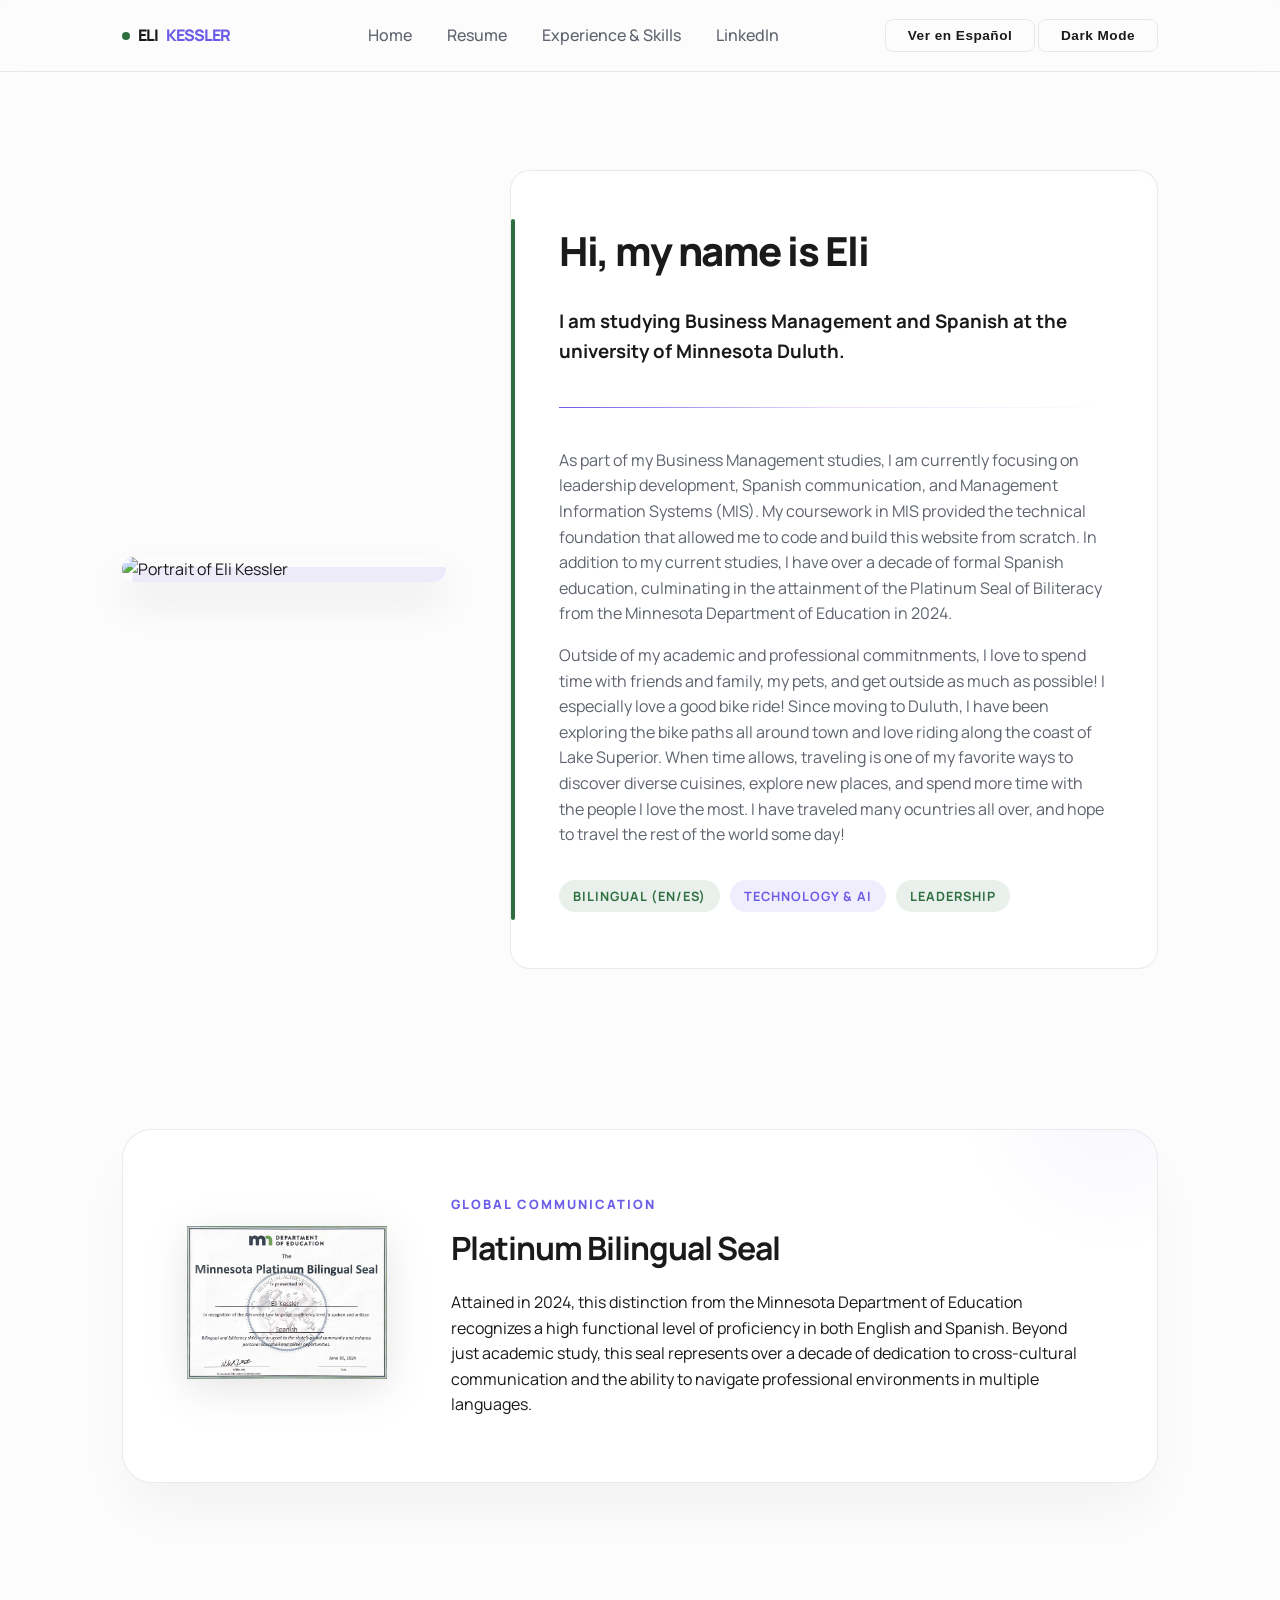
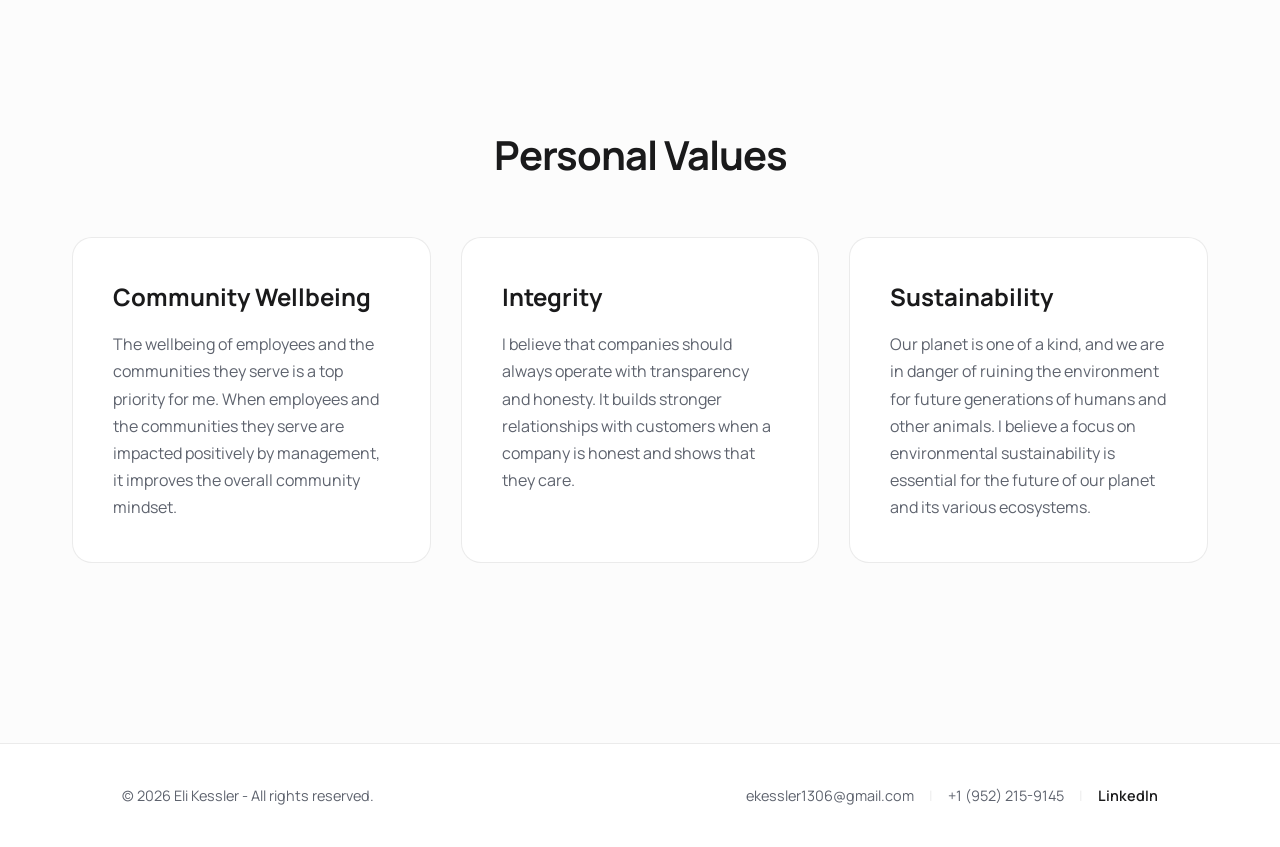
==== commit 7e388b0e: "Update index.html" ====
--- a/index.html
+++ b/index.html
@@ -59,8 +59,8 @@
             </div>
 
         <div class="about-text-box">
-            <h2 data-en="My name is Eli" data-es="Mi nobre es Eli"> My name is Eli</h2>
-            <h3 data-en="I am Studying Business Management and Spanish at the university of Minnesota Duluth." data-es="Estoy estudiendo la gestión y el Español en la Universitad de Minnesota Duluth.">I am Studying Business Management and Spanish at the university of Minnesota Duluth.</h3>
+            <h2 data-en="Hi, my name is Eli" data-es="Hola, mi nobre es Eli"> Hi, my name is Eli</h2>
+            <h3 data-en="I am studying Business Management and Spanish at the university of Minnesota Duluth." data-es="Estoy estudiando la gestión empresarial y el Español en la Universitad de Minnesota Duluth.">I am studying Business Management and Spanish at the university of Minnesota Duluth.</h3>
             <div class="about-divider"></div>
             <p data-en="As part of my Business Management studies, I am currently focusing on leadership development, Spanish communication, and Management Information Systems (MIS). My coursework in MIS provided the technical foundation that allowed me to code and build this website from scratch. In addition to my current studies, I have over a decade of formal Spanish education, culminating in the attainment of the Platinum Seal of Biliteracy from the Minnesota Department of Education in 2024." data-es="Como parte de mis estudios en Gestión Empresarial (Business Management), actualmente me enfoco en el desarrollo de liderazgo, la comunicación en español y los Sistemas de Información de Gestión (MIS). Fue a través de mis estudios en MIS donde adquirí las habilidades de programación necesarias para desarrollar este sitio web de manera integral. Además de mis estudios actuales, cuento con más de una década de formación académica en español, habiendo obtenido el Sello de Platino de Alfabetización Bilingüe (Platinum Seal of Biliteracy) otorgado por el Departamento de Educación de Minnesota en 2024.">
             As part of my Business Management studies, I am currently focusing on leadership development, Spanish communication, and Management Information Systems (MIS). My coursework in MIS provided the technical foundation that allowed me to code and build this website from scratch. In addition to my current studies, I have over a decade of formal Spanish education, culminating in the attainment of the Platinum Seal of Biliteracy from the Minnesota Department of Education in 2024.            </p>
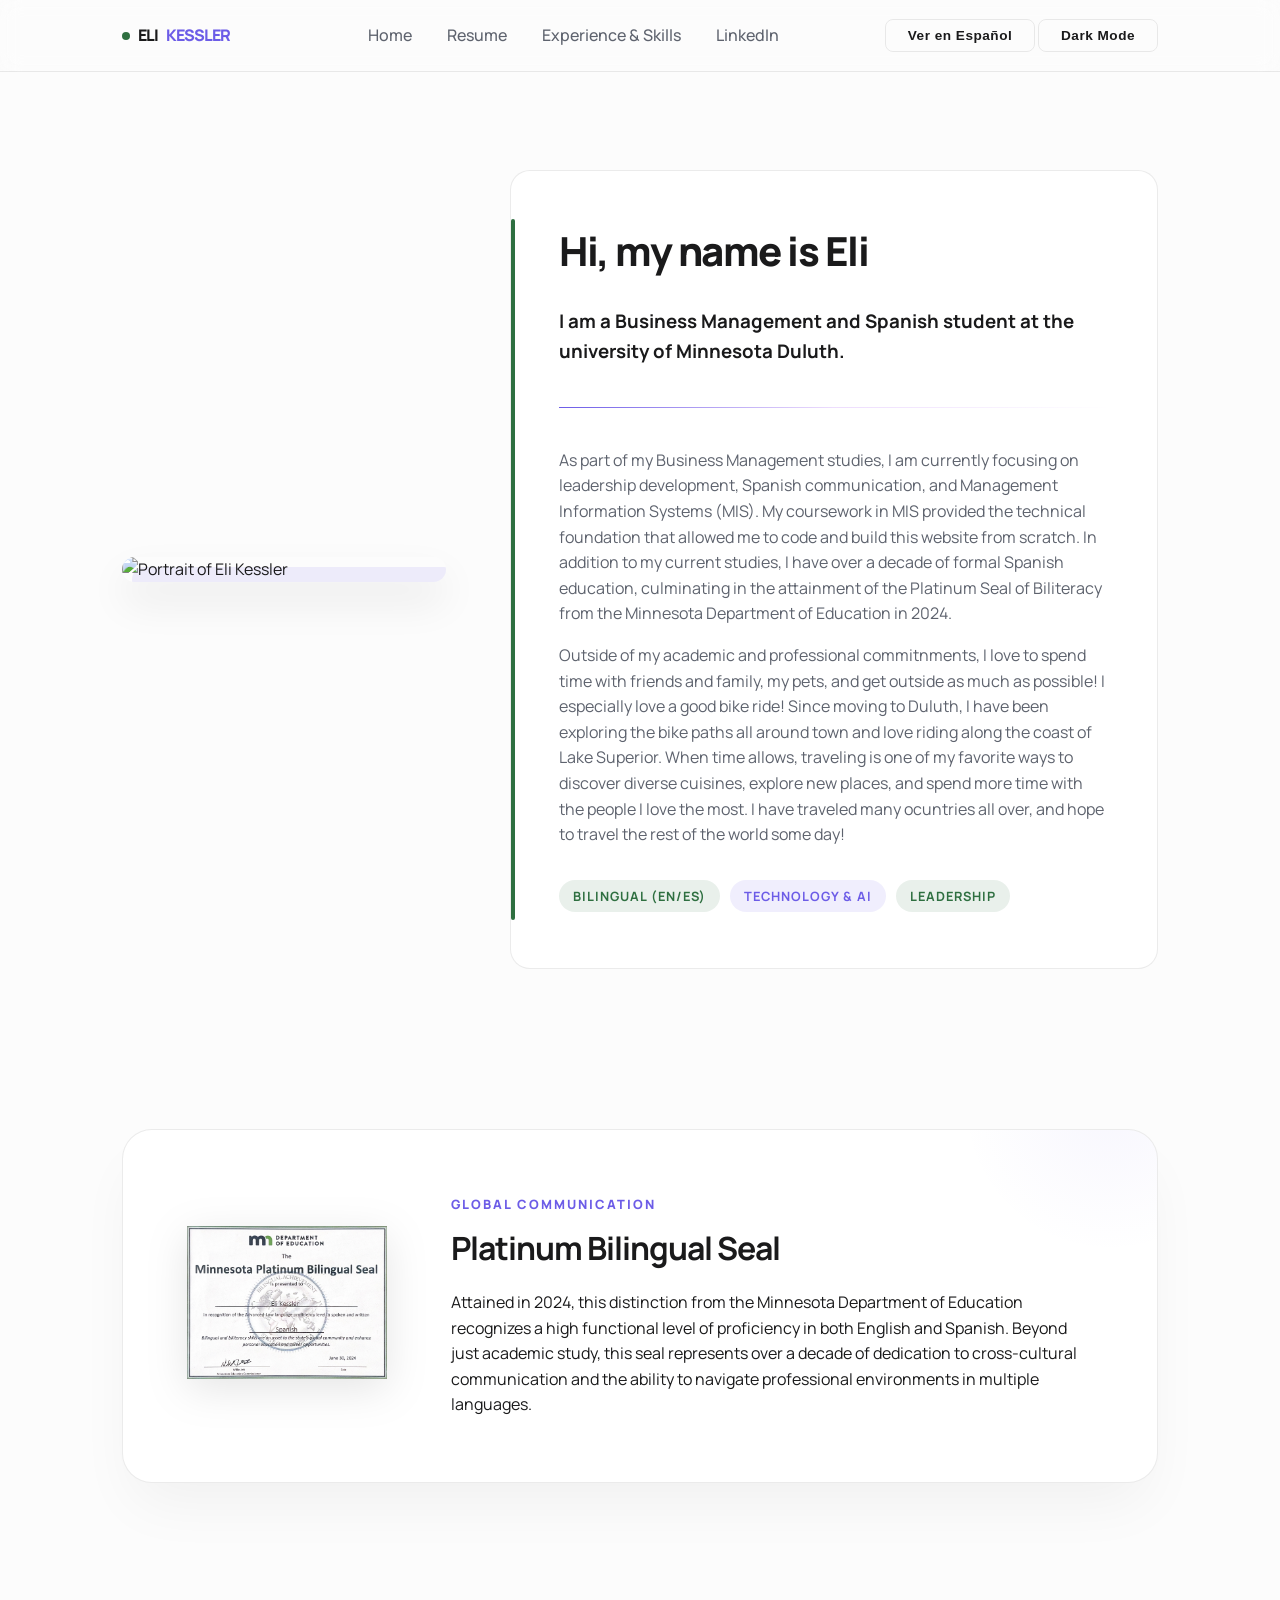
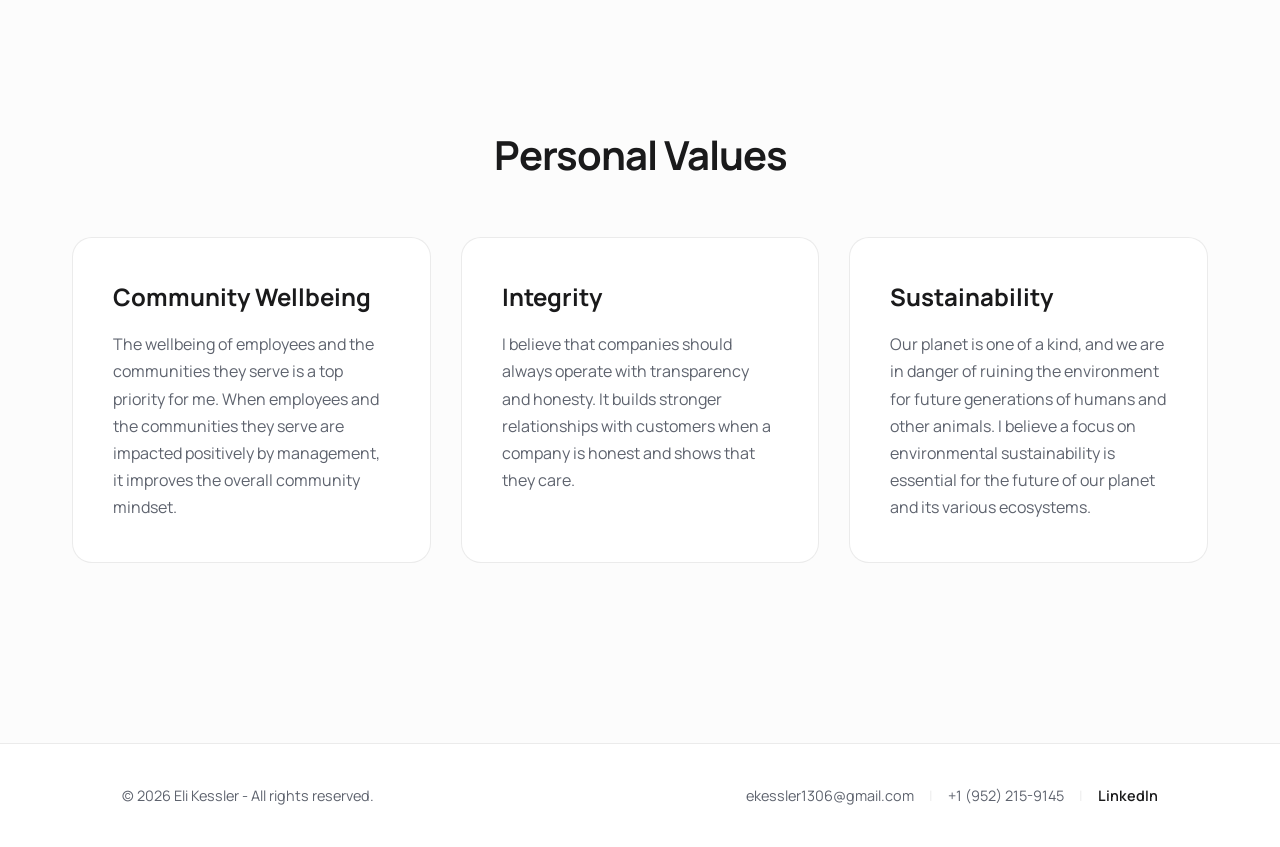
==== commit eced94ce: "Revise about section for clarity and detail Updated the description of academic studies and personal" ====
--- a/index.html
+++ b/index.html
@@ -60,7 +60,7 @@
 
         <div class="about-text-box">
             <h2 data-en="Hi, my name is Eli" data-es="Hola, mi nobre es Eli"> Hi, my name is Eli</h2>
-            <h3 data-en="I am studying Business Management and Spanish at the university of Minnesota Duluth." data-es="Estoy estudiando la gestión empresarial y el Español en la Universitad de Minnesota Duluth.">I am studying Business Management and Spanish at the university of Minnesota Duluth.</h3>
+            <h3 data-en="I am a Business Management and Spanish student at the university of Minnesota Duluth." data-es="Soy un estudiante de la gestión empresarial y el Español en la Universitad de Minnesota Duluth.">I am a Business Management and Spanish student at the university of Minnesota Duluth.</h3>
             <div class="about-divider"></div>
             <p data-en="As part of my Business Management studies, I am currently focusing on leadership development, Spanish communication, and Management Information Systems (MIS). My coursework in MIS provided the technical foundation that allowed me to code and build this website from scratch. In addition to my current studies, I have over a decade of formal Spanish education, culminating in the attainment of the Platinum Seal of Biliteracy from the Minnesota Department of Education in 2024." data-es="Como parte de mis estudios en Gestión Empresarial (Business Management), actualmente me enfoco en el desarrollo de liderazgo, la comunicación en español y los Sistemas de Información de Gestión (MIS). Fue a través de mis estudios en MIS donde adquirí las habilidades de programación necesarias para desarrollar este sitio web de manera integral. Además de mis estudios actuales, cuento con más de una década de formación académica en español, habiendo obtenido el Sello de Platino de Alfabetización Bilingüe (Platinum Seal of Biliteracy) otorgado por el Departamento de Educación de Minnesota en 2024.">
             As part of my Business Management studies, I am currently focusing on leadership development, Spanish communication, and Management Information Systems (MIS). My coursework in MIS provided the technical foundation that allowed me to code and build this website from scratch. In addition to my current studies, I have over a decade of formal Spanish education, culminating in the attainment of the Platinum Seal of Biliteracy from the Minnesota Department of Education in 2024.            </p>
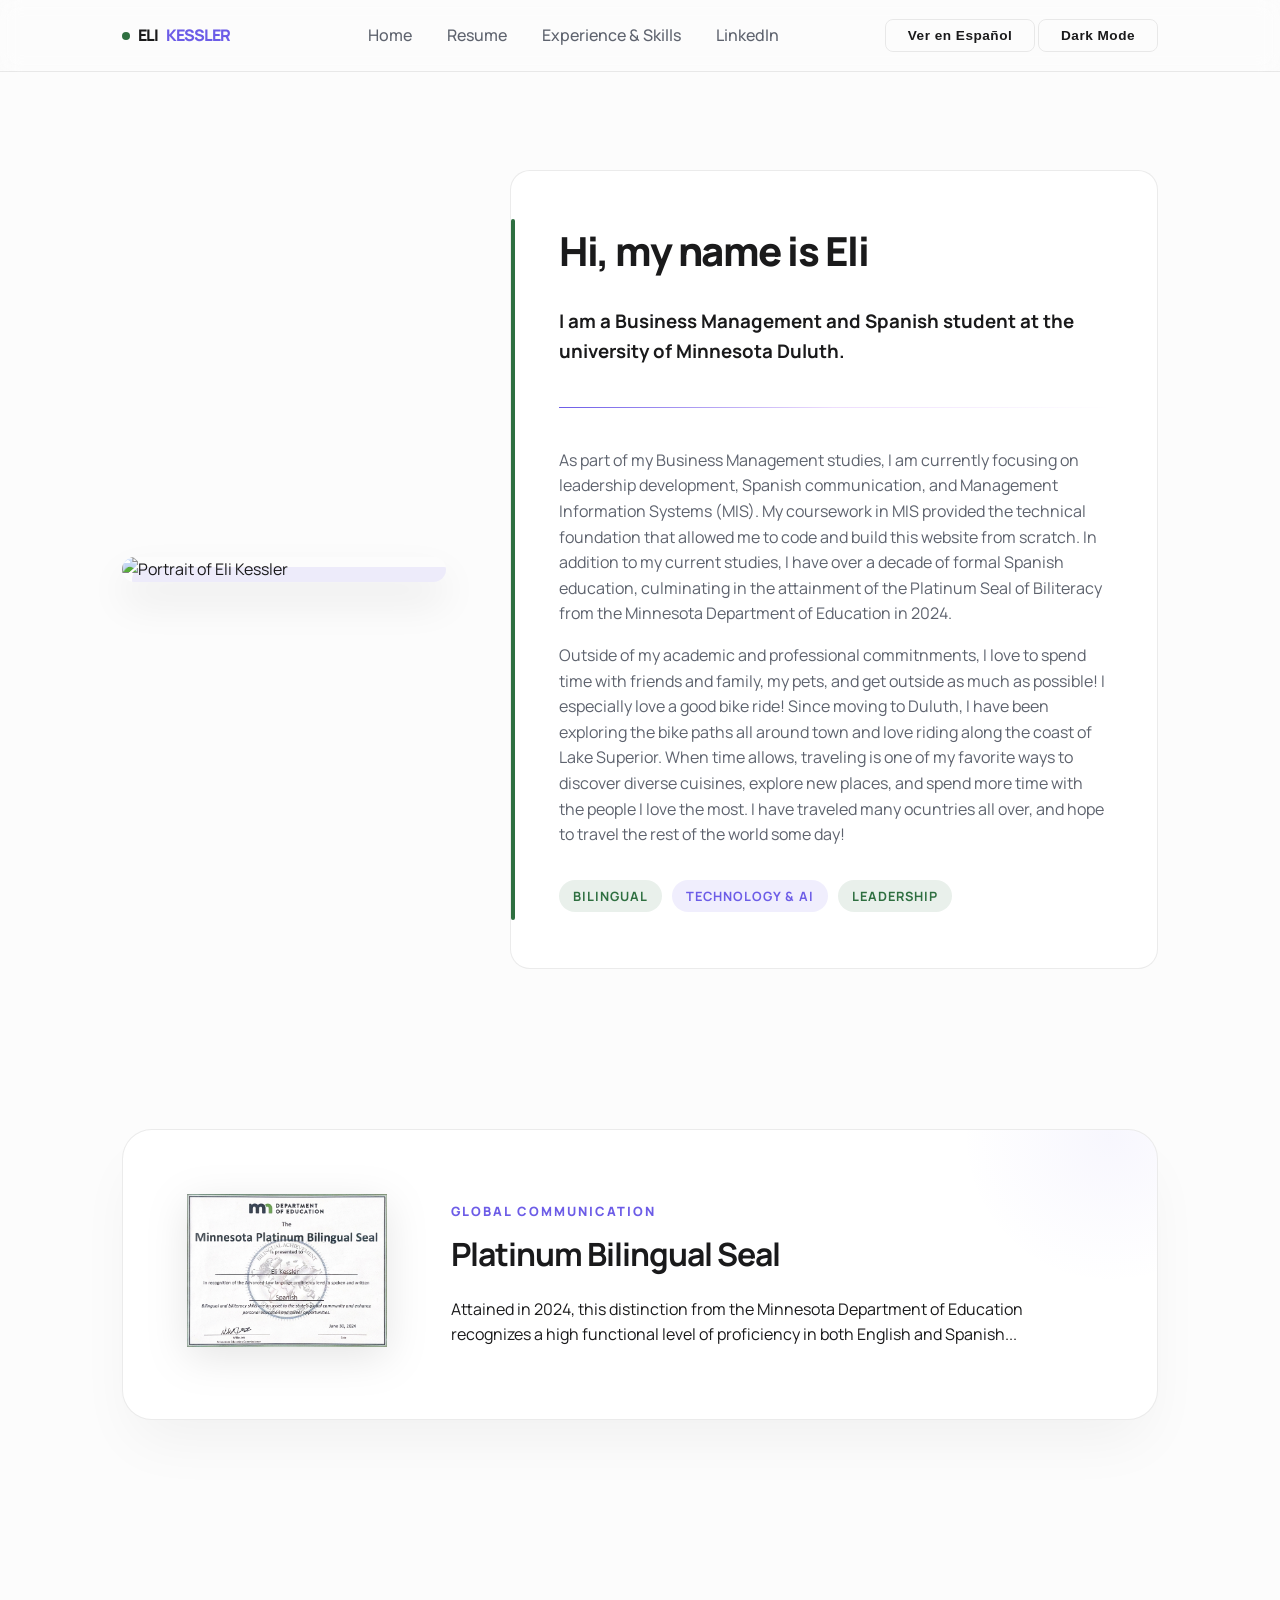
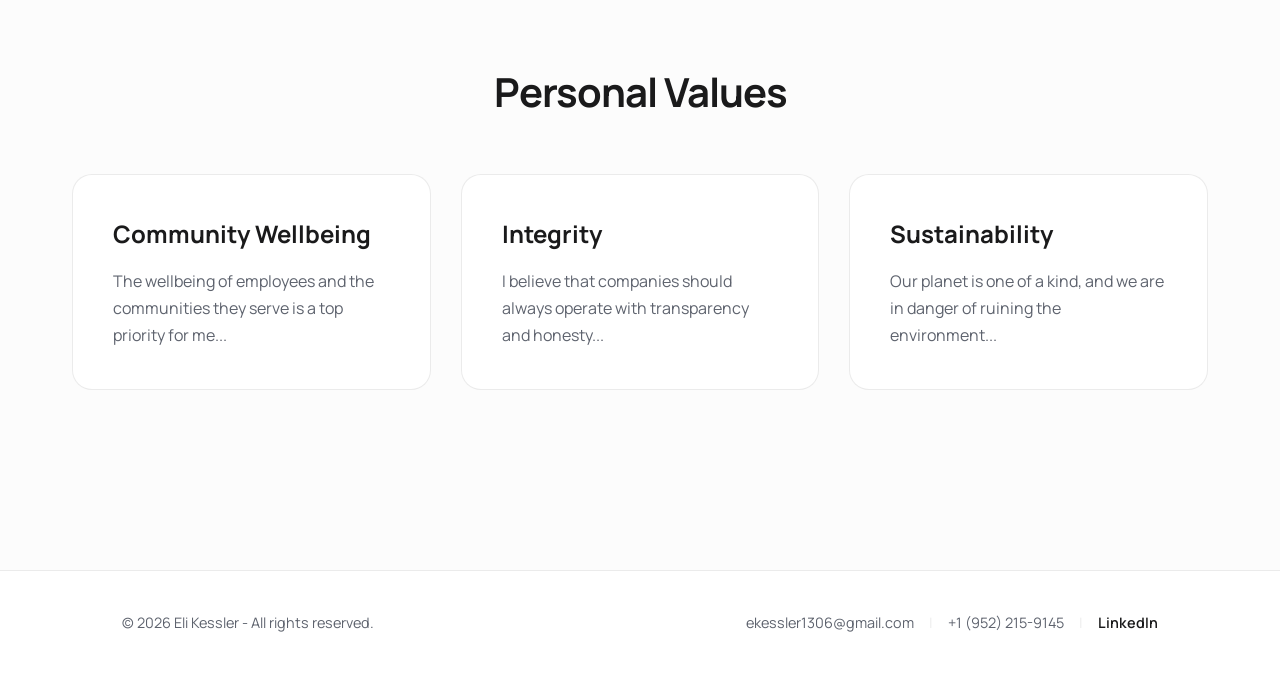
==== commit 8fab8941: "Update index.html" ====
--- a/index.html
+++ b/index.html
@@ -27,16 +27,18 @@
             <a href="https://linkedin.com/in/kesslere" target="_blank" class="nav-linkedin">LinkedIn</a>
         </nav>
 
-        <button id="menu-toggle" class="settings-btn mobile-only" aria-label="Menu">
-            <span id="menu-icon">☰</span>
-        </button>
+        <div class="header-actions">
+            <div class="page-settings">
+                <button id="lang-toggle" class="settings-btn lang-btn">
+                    <span id="lang-label" data-en="Ver en Español" data-es="View in English">Ver en Español</span>
+                </button>
+                <button id="theme-toggle" class="settings-btn theme-btn">
+                    <span id="theme-label" data-en="Dark Mode" data-es="Modo Oscuro">Dark Mode</span>
+                </button>
+            </div>
 
-        <div class="page-settings">
-            <button id="lang-toggle" class="settings-btn lang-btn">
-                <span id="lang-label" data-en="Ver en Español" data-es="View in English">Ver en Español</span>
-            </button>
-            <button id="theme-toggle" class="settings-btn theme-btn">
-                <span id="theme-label" data-en="Dark Mode" data-es="Modo Oscuro">Dark Mode</span>
+            <button id="menu-toggle" class="mobile-menu-toggle" aria-label="Menu">
+                <span id="menu-icon">☰</span>
             </button>
         </div>
     </div>
--- a/css/style.css
+++ b/css/style.css
@@ -217,66 +217,46 @@
     min-width: 120px;
 }
 
+/* --- UNIFIED MOBILE OPTIMIZATION --- */
 @media (max-width: 768px) {
-    .page-settings {
+    /* 1. The Parent Container: Pushes everything to the right */
+    .header-right {
+        display: flex !important;
+        flex-direction: row;
+        align-items: center;
+        gap: 12px;
+        order: 2; /* Keeps the whole group on the right side of the logo */
+    }
+
+    /* 2. The Buttons: Keep them on the left of the group */
+    .header-settings {
         display: flex;
         gap: 8px;
-    }
-    .settings-btn {
+        order: 1; 
+    }
+
+    /* 3. The Hamburger: Force it to the far right */
+    .mobile-menu-toggle {
+        display: flex !important;
+        order: 2;
+        padding: 5px;
+        margin: 0;
+    }
+
+    /* 4. Button Scaling: Stop them from being too wide */
+    .settings-btn, .lang-btn {
         min-width: auto;
-        padding: 6px 10px;
+        padding: 6px 12px;
         font-size: 0.75rem;
     }
-}
-@media (max-width: 768px) {
-    /* Your settings container (theme/lang toggles) */
-    .header-settings {
-        order: 1; /* Appears first */
-    }
-
-    /* Your hamburger button */
-    .mobile-menu-toggle {
-        order: 2; /* Appears after the settings */
-        margin-left: 15px; /* Adds a little gap between the icons */
-    }
-}
-@media (max-width: 400px) {
-    .lang-btn {
-        min-width: auto;
-        padding: 8px 10px;
-    }
-    #lang-label {
-        font-size: 0.75rem;
-    }
-}
-
-/* --- MOBILE OPTIMIZATION --- */
-@media (max-width: 768px) {
-    .header-container {
-        padding: 1rem;
-    }
-
-    .nav-links {
-        display: none;
-    }
-
-    .hero h1 {
-        font-size: 2.8rem;
-        letter-spacing: -1.5px;
-    }
-
-    .hero-btns {
-        display: flex;
-        flex-direction: column;
-        gap: 1rem;
-    }
-
-    .btn {
-        margin: 0;
-        width: 100%;
-    }
-}
-
+
+    /* Existing Mobile fixes */
+    .header-container { padding: 1rem; }
+    .nav-links { display: none; }
+    .hero h1 { font-size: 2.8rem; letter-spacing: -1.5px; }
+    .hero-btns { display: flex; flex-direction: column; gap: 1rem; }
+    .btn { width: 100%; }
+}
 /* --- INTERACTION STATES --- */
 body {
     animation: fadeIn 0.8s ease-out;
@@ -1406,3 +1386,17 @@
     );
     border: none;
 }
+/* 1. The initial state: hidden and slightly lower */
+.reveal {
+    opacity: 0;
+    transform: translateY(30px);
+    transition: all 0.8s ease-out;
+    visibility: hidden; /* Prevents interaction until visible */
+}
+
+/* 2. The active state: visible and in its final position */
+.reveal.active {
+    opacity: 1;
+    transform: translateY(0);
+    visibility: visible;
+}
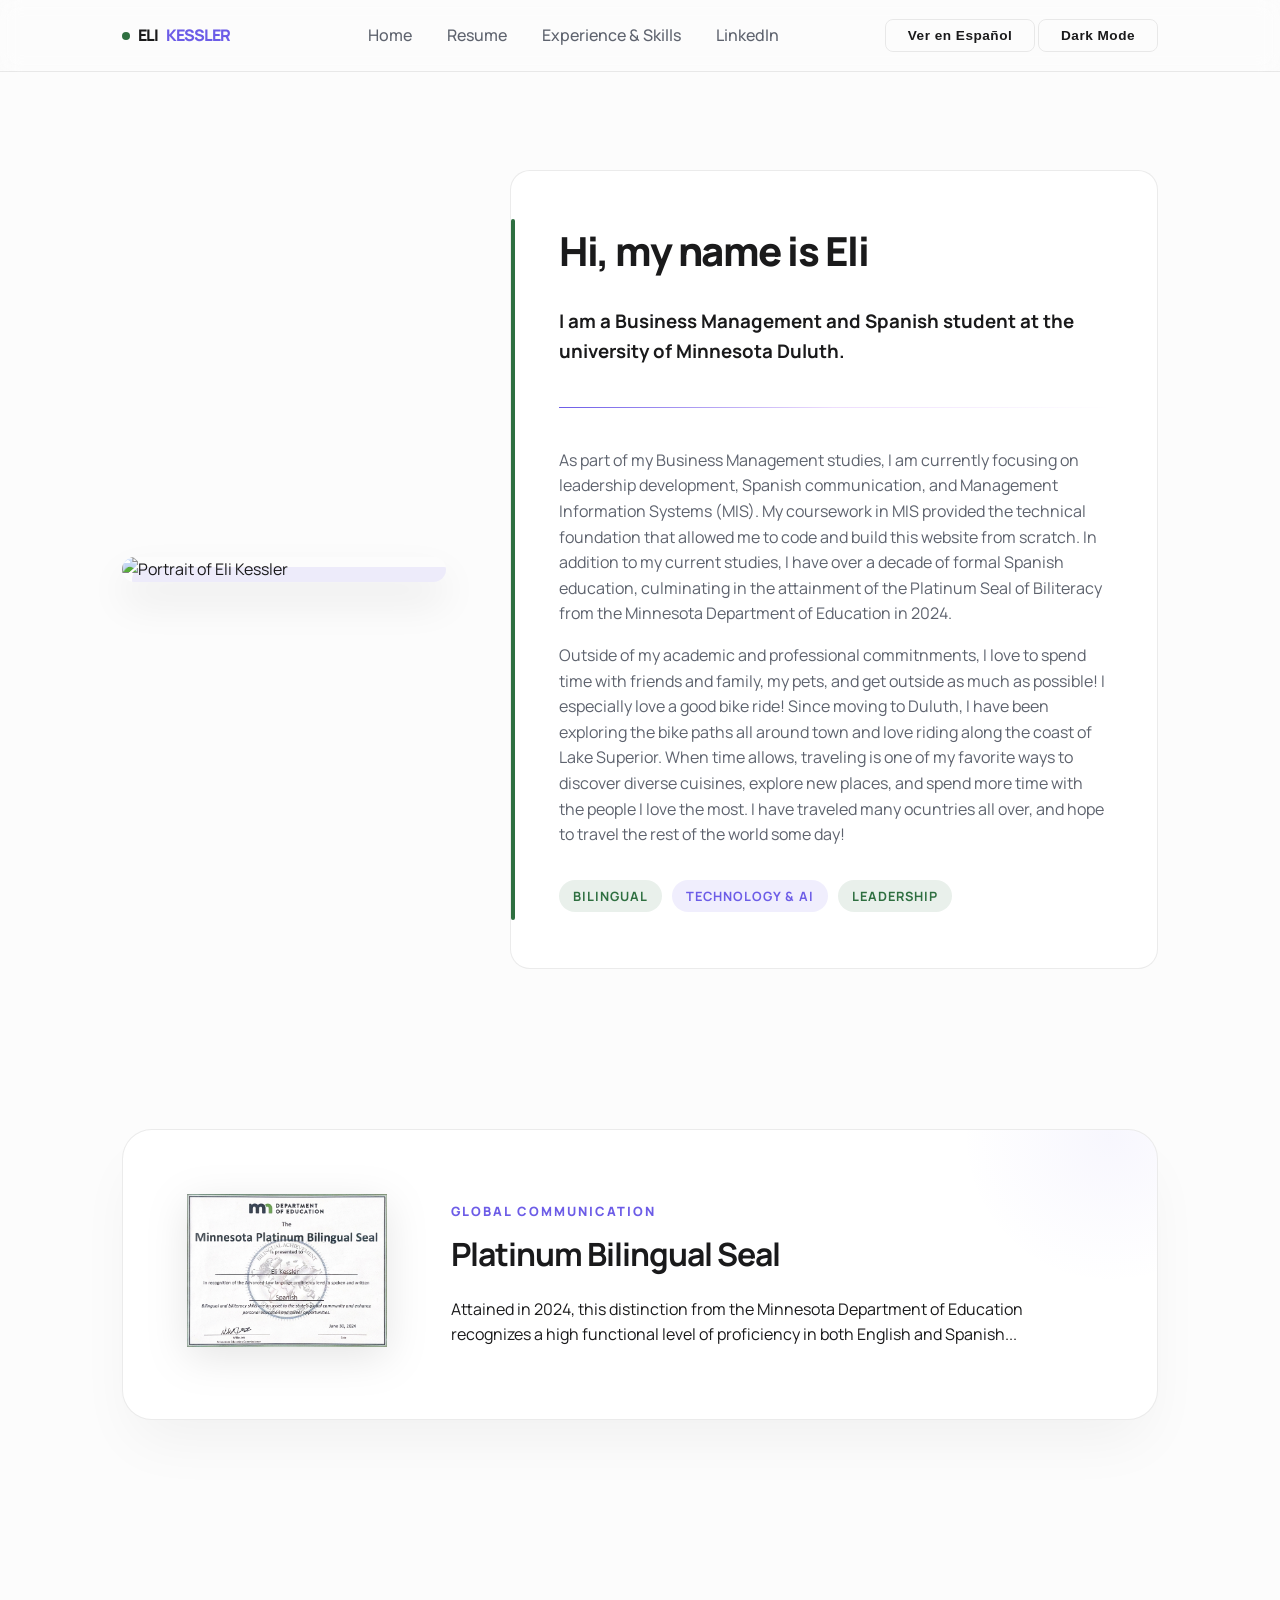
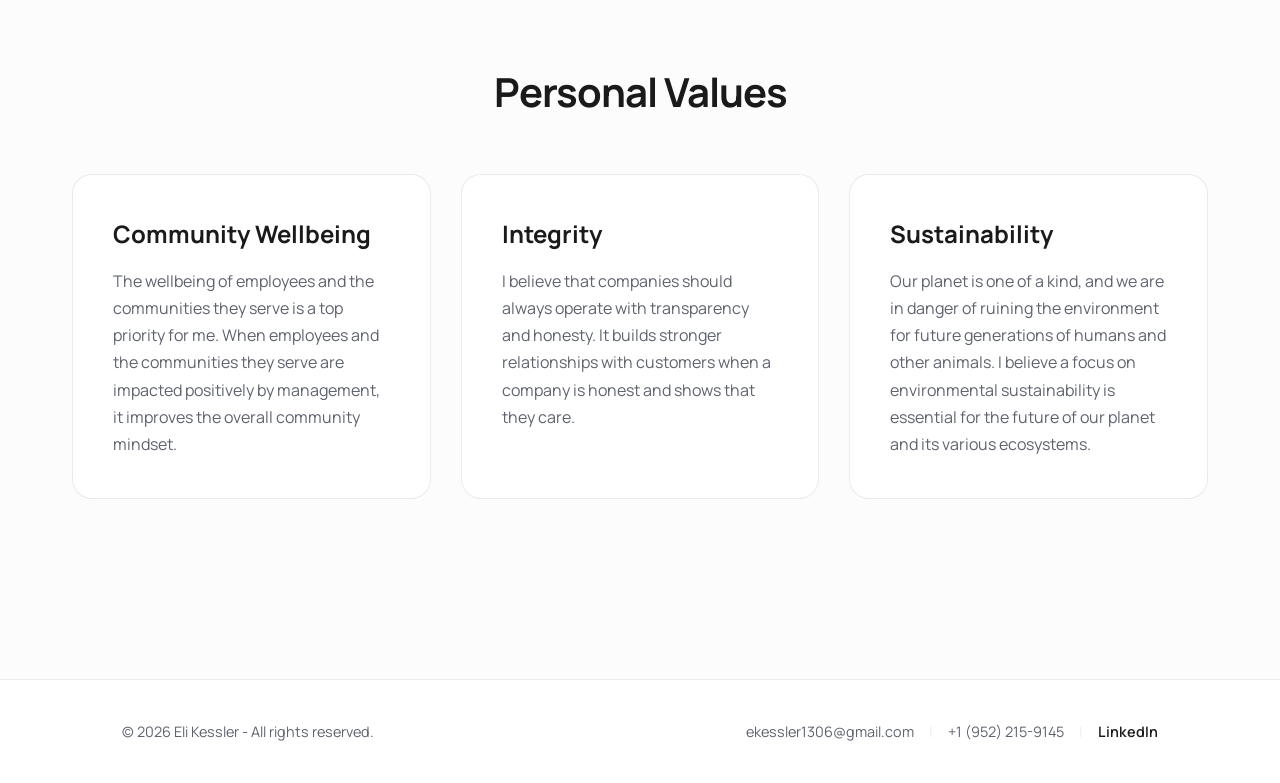
==== commit 87ba9a3d: "Update index.html" ====
--- a/index.html
+++ b/index.html
@@ -110,7 +110,7 @@
             <h3 data-en="Community Wellbeing" data-es="Bienestar Comunitario">Community Wellbeing</h3>
             <p data-en="The wellbeing of employees and the communities they serve is a top priority for me. When employees and the communities they serve are impacted positively by management, it improves the overall community mindset." 
                data-es="El bienestar de los empleados y de las comunidades a las que sirven es una prioridad máxima para mí. Cuando la gestión impacta positivamente en los empleados y sus comunidades, mejora el mentalidad general de la comunidad.">
-                The wellbeing of employees and the communities they serve is a top priority for me...
+                The wellbeing of employees and the communities they serve is a top priority for me. When employees and the communities they serve are impacted positively by management, it improves the overall community mindset.
             </p>
         </div>
 
@@ -118,7 +118,7 @@
             <h3 data-en="Integrity" data-es="Integridad">Integrity</h3>
             <p data-en="I believe that companies should always operate with transparency and honesty. It builds stronger relationships with customers when a company is honest and shows that they care." 
                data-es="Creo que las empresas siempre deben operar con transparencia y honestidad. Cuando una empresa es honesta y demuestra que le importa, construye relaciones más sólidas con los clientes.">
-                I believe that companies should always operate with transparency and honesty...
+                I believe that companies should always operate with transparency and honesty. It builds stronger relationships with customers when a company is honest and shows that they care.
             </p>
         </div>
 
@@ -126,7 +126,7 @@
             <h3 data-en="Sustainability" data-es="Sostenibilidad">Sustainability</h3>
             <p data-en="Our planet is one of a kind, and we are in danger of ruining the environment for future generations of humans and other animals. I believe a focus on environmental sustainability is essential for the future of our planet and its various ecosystems." 
                data-es="Nuestro planeta es único y estamos en peligro de arruinar el medio ambiente para las futuras generaciones de humanos y otros animales. Creo que un enfoque en la sostenibilidad ambiental es esencial para el futuro de nuestro planeta y sus diversos ecosistemas.">
-                Our planet is one of a kind, and we are in danger of ruining the environment...
+                Our planet is one of a kind, and we are in danger of ruining the environment for future generations of humans and other animals. I believe a focus on environmental sustainability is essential for the future of our planet and its various ecosystems.
             </p>
         </div>
     </div>
--- a/css/style.css
+++ b/css/style.css
@@ -1400,3 +1400,5 @@
     transform: translateY(0);
     visibility: visible;
 }
+
+
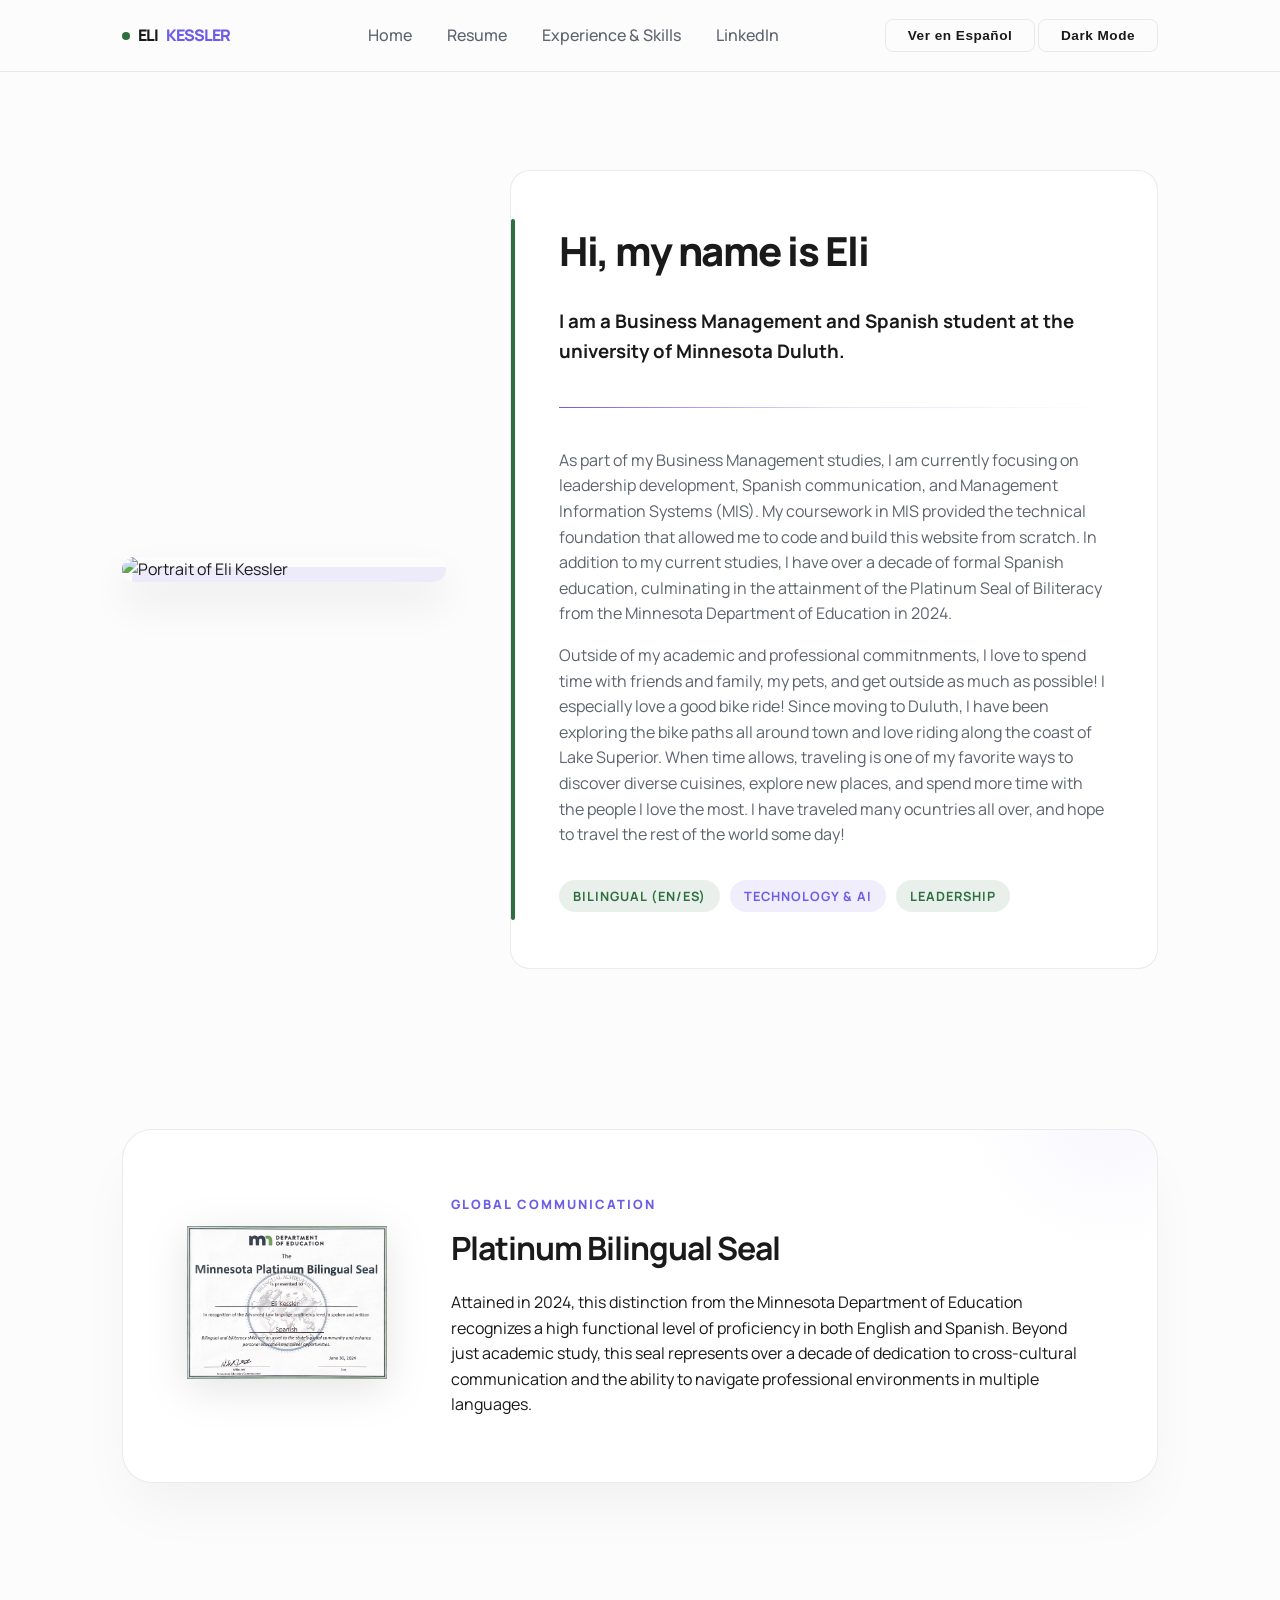
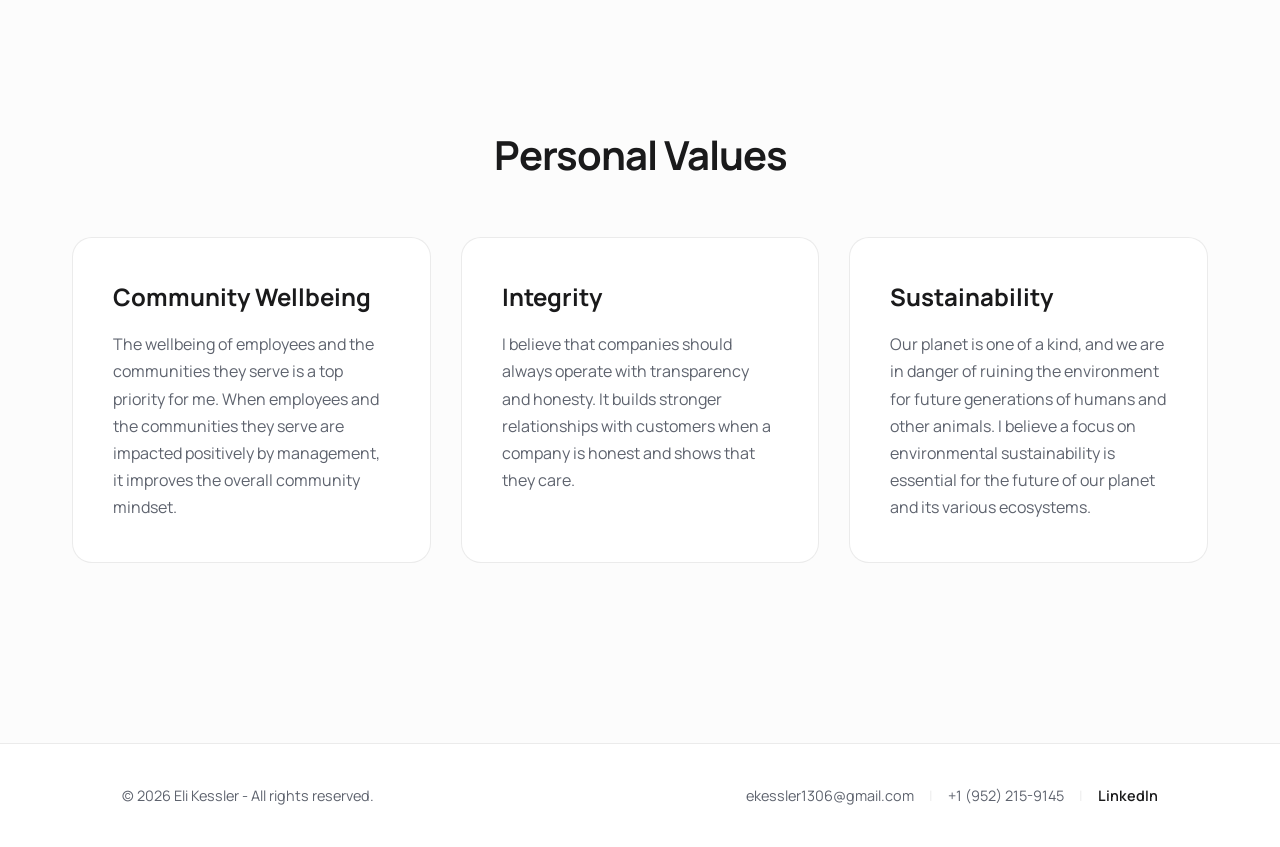
==== commit 243a5a3a: "Update index.html" ====
--- a/index.html
+++ b/index.html
@@ -52,8 +52,8 @@
         <a href="https://linkedin.com/in/kesslere" target="_blank">LinkedIn</a>
     </nav>
 </div>
+
 <main>
-   
     <section id="about" class="about-section">
     <div class="about-container">
         <div class="about-image">
--- a/css/style.css
+++ b/css/style.css
@@ -43,29 +43,28 @@
     color: var(--text);
     line-height: 1.6;
     transition: background 0.3s ease;
-    padding-top: 70px; /* Must match the header height exactly */
+    padding-top: 70px;
     margin: 0;
-}
+    animation: fadeIn 0.8s ease-out;
+}
+
 /* --- UPDATED HEADER --- */
 .main-header {
     position: fixed;
     top: 0;
-    left: 0;          /* CRITICAL: Keeps it from shifting on load */
+    left: 0;
     width: 100%;
-    z-index: 9999;    /* CRITICAL: Keeps it above all page content */
-    
-    /* Use one background style - this one is sleek and dark */
-    background-color: var(--bg-main); 
+    z-index: 9999;
+    background-color: var(--header-bg); 
     backdrop-filter: blur(10px);
     border-bottom: 1px solid var(--border);
-    
-    /* This prevents the "jumping" during the scroll animation */
     transition: transform 0.3s ease-in-out;
 }
+
 .logo, .nav-links a {
     color: var(--text);
 }
-/* Groups your buttons and hamburger together */
+
 .header-settings, 
 .mobile-menu-toggle {
     display: flex;
@@ -73,7 +72,6 @@
     justify-content: center;
 }
 
-/* KEEP YOUR EXISTING .header-container AND .logo BELOW THIS */
 .header-container {
     max-width: 1100px;
     margin: 0 auto;
@@ -110,10 +108,26 @@
     font-weight: 500;
     margin-left: 2rem;
     transition: 0.2s;
+    position: relative;
 }
 
 .nav-links a:hover {
     color: var(--acc-green);
+}
+
+.nav-links a::after {
+    content: '';
+    position: absolute;
+    width: 0;
+    height: 2px;
+    bottom: -4px;
+    left: 0;
+    background-color: var(--acc-green);
+    transition: width 0.3s ease;
+}
+
+.nav-links a:hover::after {
+    width: 100%;
 }
 
 /* --- HERO SECTION --- */
@@ -217,25 +231,33 @@
     min-width: 120px;
 }
 
+[data-theme="dark"] .settings-btn {
+    color: var(--text);
+    border-color: var(--border);
+}
+
+[data-theme="dark"] .settings-btn:hover {
+    color: #ffffff;
+    background: var(--acc-purple);
+    border-color: var(--acc-purple);
+}
+
 /* --- UNIFIED MOBILE OPTIMIZATION --- */
 @media (max-width: 768px) {
-    /* 1. The Parent Container: Pushes everything to the right */
-    .header-right {
+    .header-right, .header-actions {
         display: flex !important;
         flex-direction: row;
         align-items: center;
         gap: 12px;
-        order: 2; /* Keeps the whole group on the right side of the logo */
-    }
-
-    /* 2. The Buttons: Keep them on the left of the group */
-    .header-settings {
+        order: 2;
+    }
+
+    .header-settings, .page-settings {
         display: flex;
         gap: 8px;
         order: 1; 
     }
 
-    /* 3. The Hamburger: Force it to the far right */
     .mobile-menu-toggle {
         display: flex !important;
         order: 2;
@@ -243,53 +265,23 @@
         margin: 0;
     }
 
-    /* 4. Button Scaling: Stop them from being too wide */
     .settings-btn, .lang-btn {
-        min-width: auto;
+        min-width: auto !important;
         padding: 6px 12px;
         font-size: 0.75rem;
     }
 
-    /* Existing Mobile fixes */
     .header-container { padding: 1rem; }
-    .nav-links { display: none; }
+    .nav-links { display: none !important; }
     .hero h1 { font-size: 2.8rem; letter-spacing: -1.5px; }
     .hero-btns { display: flex; flex-direction: column; gap: 1rem; }
     .btn { width: 100%; }
 }
+
 /* --- INTERACTION STATES --- */
-body {
-    animation: fadeIn 0.8s ease-out;
-}
-
 @keyframes fadeIn {
-    from {
-        opacity: 0;
-        transform: translateY(10px);
-    }
-    to {
-        opacity: 1;
-        transform: translateY(0);
-    }
-}
-
-.nav-links a {
-    position: relative;
-}
-
-.nav-links a::after {
-    content: '';
-    position: absolute;
-    width: 0;
-    height: 2px;
-    bottom: -4px;
-    left: 0;
-    background-color: var(--acc-green);
-    transition: width 0.3s ease;
-}
-
-.nav-links a:hover::after {
-    width: 100%;
+    from { opacity: 0; transform: translateY(10px); }
+    to { opacity: 1; transform: translateY(0); }
 }
 
 /* Scrollbar styling */
@@ -549,10 +541,6 @@
 
 /* --- MOBILE STYLES --- */
 @media (max-width: 768px) {
-    .nav-links {
-        display: none !important;
-    }
-
     #menu-toggle,
     .mobile-only {
         display: flex !important;
@@ -925,17 +913,6 @@
     }
 }
 
-/* --- FIX: HEADER OVERLAP & DARK MODE BUTTONS --- */
-[data-theme="dark"] .settings-btn {
-    color: var(--text);
-    border-color: var(--border);
-}
-
-[data-theme="dark"] .settings-btn:hover {
-    color: #ffffff;
-    background: var(--acc-purple);
-    border-color: var(--acc-purple);
-}
 /* --- CLEANED MUSIC SECTION --- */
 .music-section {
     max-width: 1100px; 
@@ -947,9 +924,8 @@
 .music-experience {
     max-width: 850px;
     margin-left: 0;
-    /* This is your rhythm line */
     border-left: 2px solid var(--border); 
-    padding-left: 30px; /* Space between the line and your text */
+    padding-left: 30px;
     position: relative;
 }
 
@@ -958,15 +934,9 @@
     margin-bottom: 60px;
 }
 
-/* THE DOT: Placed relative to the .music-item */
 .music-item::before {
     content: '';
     position: absolute;
-    /* CALCULATION: 
-       The line is at the very edge of the parent. 
-       padding-left is 30px. 
-       We move the dot left 30px to hit the line, 
-       then -1px more to center a 12px dot on a 2px line. */
     left: -37px; 
     top: 8px;
     height: 12px;
@@ -977,7 +947,6 @@
     transition: transform 0.3s ease, background-color 0.3s ease;
 }
 
-/* Hover Effect */
 .music-item:hover::before {
     transform: scale(1.4);
     background-color: var(--acc-green);
@@ -994,14 +963,16 @@
     font-size: 1.05rem;
     line-height: 1.8;
 }
+
 .music-divider {
     height: 6px;
     width: 100%;
-    max-width: 600px; /* Limits width so it doesn't span the whole screen */
-    margin: 30px 0 50px 0; /* Creates nice spacing above and below */
+    max-width: 600px;
+    margin: 30px 0 50px 0;
     background: linear-gradient(to right, var(--acc-purple), rgba(168, 85, 247, 0.1), transparent);
     border: none;
 }
+
 /* --- LANGUAGE SECTION --- */
 .language-section {
     max-width: 1100px;
@@ -1055,11 +1026,10 @@
     height: 100%;
     background: linear-gradient(90deg, var(--acc-purple), var(--acc-green));
     border-radius: 4px;
-    width: 0%; /* Start at zero for the animation */
-    transition: width 1.5s cubic-bezier(0.22, 1, 0.36, 1); /* Smooth "out-speeding" effect */
-}
-
-/* Narrative & Tags */
+    width: 0%;
+    transition: width 1.5s cubic-bezier(0.22, 1, 0.36, 1);
+}
+
 .lang-narrative {
     margin-top: 40px;
     max-width: 800px;
@@ -1087,6 +1057,7 @@
     font-weight: 600;
     color: var(--text);
 }
+
 /* --- LEADERSHIP SECTION --- */
 .leadership-section {
     max-width: 1100px;
@@ -1107,7 +1078,6 @@
     font-size: 1.1rem;
 }
 
-/* Grid for specific examples */
 .leadership-grid {
     display: grid;
     grid-template-columns: repeat(auto-fit, minmax(300px, 1fr));
@@ -1150,12 +1120,12 @@
     line-height: 1.6;
 }
 
-/* Mobile adjustments */
 @media (max-width: 600px) {
     .leadership-grid {
         grid-template-columns: 1fr;
     }
 }
+
 /* --- TECH & BADGE GALLERY --- */
 .tech-section {
     max-width: 1100px;
@@ -1203,32 +1173,29 @@
     justify-content: center;
 }
 
-/* 1. The Container: This defines the "frame" for the badge */
 .badge-visual {
-    width: 140px;  /* Control the size of the badge here */
+    width: 140px;
     height: 140px;
     margin: 0 auto 20px;
     display: flex;
     align-items: center;
     justify-content: center;
-    overflow: hidden; /* Prevents anything from "bleeding" out */
-}
-
-/* 2. The Image: This tells the image to obey the container */
+    overflow: hidden;
+}
+
 .badge-img {
-    max-width: 100%;  /* Never wider than the badge-visual div */
-    max-height: 100%; /* Never taller than the badge-visual div */
-    width: auto;      /* Maintains original aspect ratio */
-    height: auto;     /* Maintains original aspect ratio */
-    object-fit: contain; /* Ensures the whole badge is visible without cropping */
+    max-width: 100%;
+    max-height: 100%;
+    width: auto;
+    height: auto;
+    object-fit: contain;
     display: block;
 }
 
-/* 3. The Badge Card: Ensures the card itself doesn't grow with the image */
 .badge-item {
     position: absolute;
-    width: 320px; /* Fixed width for the card */
-    max-height: 400px; /* Fixed height for the card */
+    width: 320px;
+    max-height: 400px;
     background: var(--bg-card);
     border: 1px solid var(--border);
     padding: 30px;
@@ -1237,10 +1204,9 @@
     transition: all 0.5s cubic-bezier(0.4, 0, 0.2, 1);
     opacity: 0;
     pointer-events: none;
-    overflow: hidden; /* Safety net to prevent text/image bleed */
-}
-
-/* 3D Positions */
+    overflow: hidden;
+}
+
 .badge-item.active {
     opacity: 1;
     z-index: 10;
@@ -1248,12 +1214,11 @@
     pointer-events: auto;
 }
 
-/* Explicitly define the previous position to be visible */
 .badge-item.prev {
     opacity: 0.4;
     z-index: 5;
     transform: translateX(-100%) scale(0.8) rotateY(20deg);
-    pointer-events: auto; /* Allows it to be seen/interacted with */
+    pointer-events: auto;
 }
 
 .badge-item.next {
@@ -1295,6 +1260,7 @@
 }
 
 .slider-btn:hover { background: var(--acc-purple); color: white; border-color: var(--acc-purple); }
+
 /* --- TECH PROFICIENCY LIST --- */
 .tech-section {
     max-width: 1100px;
@@ -1306,7 +1272,7 @@
 
 .tech-list-container {
     display: grid;
-    grid-template-columns: 1fr 1fr; /* Two columns on desktop for a "Grid-List" feel */
+    grid-template-columns: 1fr 1fr; 
     gap: 40px;
     margin-top: 30px;
 }
@@ -1318,7 +1284,7 @@
     padding: 20px;
     background: var(--bg-card);
     border-radius: 12px;
-    border: 1px solid transparent; /* Subtle hover transition prep */
+    border: 1px solid transparent;
     transition: all 0.3s ease;
 }
 
@@ -1327,11 +1293,10 @@
     transform: translateX(5px);
 }
 
-/* The "Bracket" Accent - unique compared to the music dots */
 .tech-accent {
     width: 4px;
     height: 40px;
-    background: var(--acc-green); /* Tech uses the green accent color */
+    background: var(--acc-green); 
     border-radius: 4px;
     flex-shrink: 0;
 }
@@ -1351,33 +1316,22 @@
     max-width: 400px;
 }
 
-/* Mobile: Stack into a single column */
 @media (max-width: 768px) {
     .tech-list-container {
         grid-template-columns: 1fr;
         gap: 20px;
     }
 }
+
 .gallery-wrapper {
-    margin-top: 60px; /* Adjust this number to get the perfect gap */
-}
-/* Elements start slightly lower and invisible */
-.reveal {
-    opacity: 0;
-    transform: translateY(30px);
-    transition: all 0.8s ease-out;
-}
-
-/* This class gets added by JavaScript when the user scrolls to it */
-.reveal.active {
-    opacity: 1;
-    transform: translateY(0);
-}
+    margin-top: 60px;
+}
+
 .about-divider {
     height: 1px;
     width: 100%;
-    max-width: 800px; /* Limits the width for better readability */
-    margin: 40px 0;    /* Spacing: 40px above and below the line */
+    max-width: 800px;
+    margin: 40px 0;
     background: linear-gradient(
         to right, 
         var(--acc-purple), 
@@ -1386,19 +1340,16 @@
     );
     border: none;
 }
-/* 1. The initial state: hidden and slightly lower */
+
 .reveal {
     opacity: 0;
     transform: translateY(30px);
     transition: all 0.8s ease-out;
-    visibility: hidden; /* Prevents interaction until visible */
-}
-
-/* 2. The active state: visible and in its final position */
+    visibility: hidden;
+}
+
 .reveal.active {
     opacity: 1;
     transform: translateY(0);
     visibility: visible;
 }
-
-
